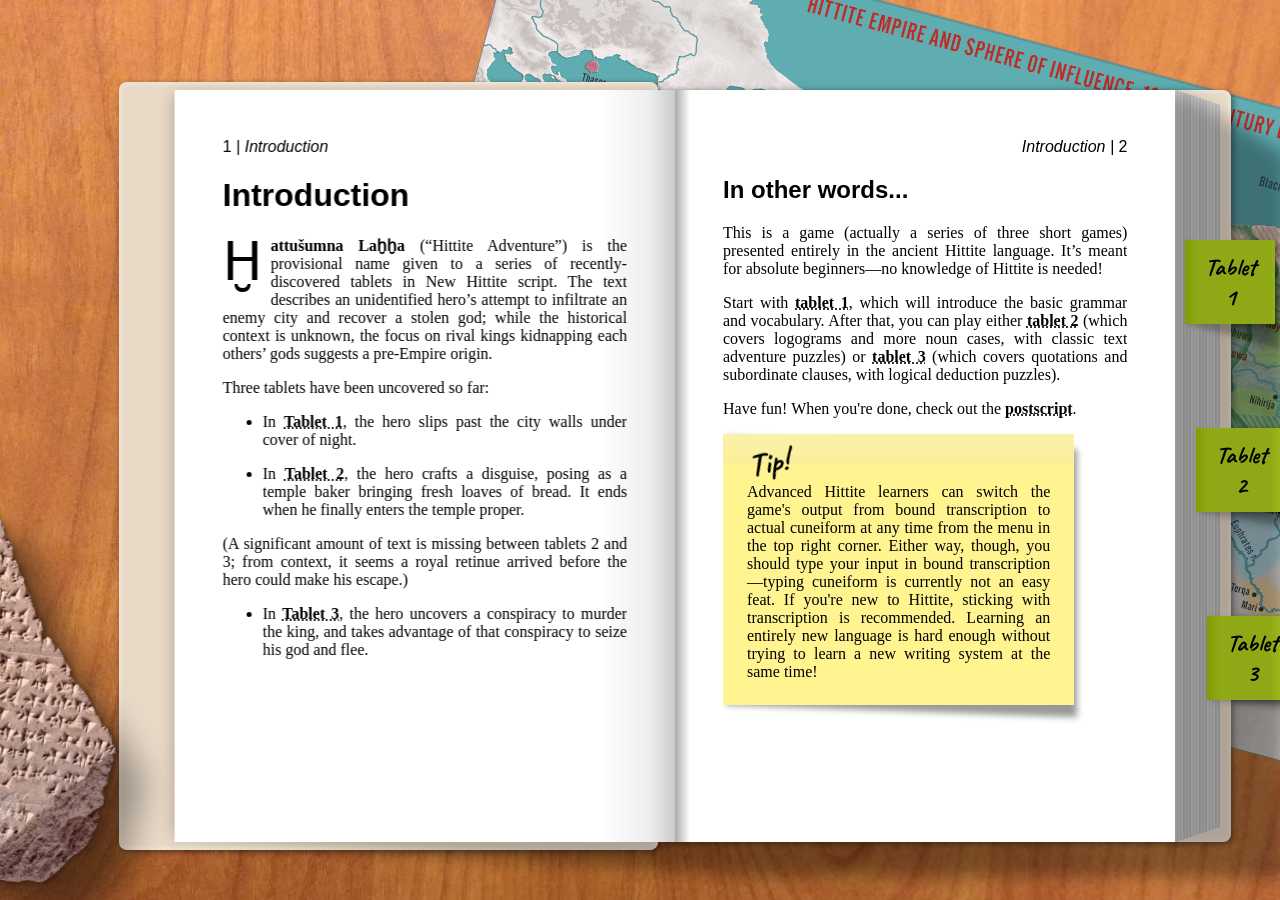
==== modweb/index.html @ fc799bf9 "really excessive homepage" ====
<html>
	<head>
		<meta charset="utf-8">
		<title>Ḫattušumna Laḫḫa</title>
		<link rel="stylesheet" type="text/css" href="resources/homepage.css" />
		<meta name="viewport" content="width=device-width, initial-scale=1">
	</head>
	<body>
		<div id="scroll-clip">
			<div id="map-small" class="popup-element" onClick="document.getElementById('map-large').classList.add('open')"></div>
			<div id="map-large" class="popup">
				<button class="popup-close" onClick="document.getElementById('map-large').classList.remove('open')">&times;</button>
				<div id="map-link-1"><a class="popup-link" href="https://www.worldhistory.org/image/16114/map-of-the-hittite-empire-16th-13th-century-bce/"></a></div>
				<div id="map-link-2"><a class="popup-link" href="https://www.worldhistory.org/image/16114/map-of-the-hittite-empire-16th-13th-century-bce/"></a></div>
			</div>
			
			<div id="book">
				<a id="tablet" href="https://en.wikipedia.org/wiki/Hittite_language"></a>
				<div id="book-back-left"></div>
				<svg viewBox="-10 -10 310 210">
					<defs>
						<filter id="polygon-blur" x="-50%" y="-50%" width="200%" height="200%" preserveAspectRatio="none">
							<feGaussianBlur stdDeviation="2" />
						</filter>
					</defs>
					<polygon
						points="0,0 260,0 285,15 285,200 150,200 0,190"
						fill="black"
						fill-opacity="0.25"
						filter="url(#polygon-blur)"
					/>
				</svg>
				<input type="radio" name="flip" id="select-left">
				<input type="radio" name="flip" id="select-right" checked>
				<div id="book-content">
					<div class="page book-left">
						<div id="book-copyright">
							<p>ḪATTUŠUMNA LAḪḪA: HITTITE ADVENTURE</p>
							<p>Copyright &copy; 2026 by Daniel M. Stelzer, Tim Leonard, and Daniel E. Gaskell</p>
							<p>Some rights reserved.</p>
							<p>First edition: September 2026</p>
							<p>Lead Implementor: Daniel M. Stelzer. Lead Translator: Tim Leonard. Art/Web Design: Daniel E. Gaskell. Dialog compiler and Å-machine originally by Linus Åkesson. Ishamai and Cartography Mono by Daniel M. Stelzer.</p>
							<p>Images: Hittite pendant (AO 9647) courtesy of 2012 Musée du Louvre/GrandPalaisRmn (non-commercial use). Treaty of Muwattalli II and Alakšandu (#108569) courtesy of the Trustees of the British Museum, <a href="https://creativecommons.org/licenses/by-nc-sa/4.0/deed.en">CC BY-NC-SA 4.0</a>. Map by Simeon Netchev, <a href="https://creativecommons.org/licenses/by-nc-nd/4.0/deed.en">CC BY-NC-ND 4.0</a>.</p>
						</div>
					</div>
					<div class="page book-right">
						<div class="page-content">
							<div class="header header-right"><i>Introduction |</i> 2</div>
							<h2>In other words...</h2>
							<p>This is a game (actually a series of three short games) presented entirely in the ancient Hittite language. It’s meant for absolute beginners—no knowledge of Hittite is needed!</p>
							<p>Start with <a href="tablet1.html">tablet 1</a>, which will introduce the basic grammar and vocabulary. After that, you can play either <a href="tablet2.html">tablet 2</a> (which covers logograms and more noun cases, with classic text adventure puzzles) or <a href="tablet3.html">tablet 3</a> (which covers quotations and subordinate clauses, with logical deduction puzzles).</p>
							<p>Have fun! When you're done, check out the <a href="postscript.html">postscript</a>.</p>
							<div id="sticky">
								<div id="sticky-title">Tip!</div>
								<p>Advanced Hittite learners can switch the game's output from bound transcription to actual cuneiform at any time from the menu in the top right corner. Either way, though, you should type your input in bound transcription—typing cuneiform is currently not an easy feat. If you're new to Hittite, sticking with transcription is recommended. Learning an entirely new language is hard enough without trying to learn a new writing system at the same time!</p>
							</div>
						</div>
					</div>
					<div class="flip">
						<label class="face book-right" for="select-right">
							<h1>ḪATTUŠUMNA LAḪḪA</h1>
							<p class="cuneiform">𒄩𒀜𒌅𒋗𒌝𒈾<br>𒆷𒄴𒄩</p>
							<p class="subtitle">An Annotated Edition</p>
							<p class="subtitle2">by</p>
							<p class="author">Daniel M. Stelzer</p>
							<p class="author">Tim Leonard</p>
							<p class="author">Daniel E. Gaskell</p>
						</label>
						<label class="face back book-left" for="select-left">
							<div class="page-content">
								<div class="header header-left">1<i> | Introduction</i></div>
								<h1>Introduction</h1>
								<p><span class="dropcap">Ḫ</span><b>attušumna Laḫḫa</b> (“Hittite Adventure”) is the provisional name given to a series of recently-discovered tablets in New Hittite script. The text describes an unidentified hero’s attempt to infiltrate an enemy city and recover a stolen god; while the historical context is unknown, the focus on rival kings kidnapping each others’ gods suggests a pre-Empire origin.</p>
								<p>Three tablets have been uncovered so far:</p>
								<ul>
									<li>In <a href="tablet1.html">Tablet 1</a>, the hero slips past the city walls under cover of night.</li>
									<li>In <a href="tablet2.html">Tablet 2</a>, the hero crafts a disguise, posing as a temple baker bringing fresh loaves of bread. It ends when he finally enters the temple proper.</li>
								</ul>
								<p>(A significant amount of text is missing between tablets 2 and 3; from context, it seems a royal retinue arrived before the hero could make his escape.)</p>
								<ul>
									<li>In <a href="tablet3.html">Tablet 3</a>, the hero uncovers a conspiracy to murder the king, and takes advantage of that conspiracy to seize his god and flee.</li>
								</ul>
							</div>
						</label>
					</div>
				</div>
				<div id="book-right-margin">
				</div>
				<a id="tablet1" class="panel" href="tablet1.html">Tablet 1</a>
				<a id="tablet2" class="panel" href="tablet2.html">Tablet 2</a>
				<a id="tablet3" class="panel" href="tablet3.html">Tablet 3</a>
			</div>
		</div>			
	</body>
</html>
---- modweb/resources/homepage.css ----
@font-face {
	font-family: Caveat;
	src: url("Caveat-Bold.woff");
}

@font-face {
	font-family: BethEllen;
	src: url("BethEllen-Regular.woff2");
}

@font-face{
	font-family: CuneiPublished;
	src: url("../ishamai/fonts/MittellinienNew.otf");
}

html, body {
	margin: 0;
	padding: 0;
	height: 100%;
	overflow-x: auto;
	overflow-y: hidden;
}

#scroll-clip {
	position: relative;
	width: max(100vw, 150vh);
	height: 100%;
	overflow: hidden;
	background-image: url("wood.jpg");
	background-repeat: no-repeat;
	background-size: cover;
}

.popup {
	display: none;
	position: absolute;
	margin: auto;
	left: 0;
	right: 0;
	top: 0;
	bottom: 0;
	border: 1px solid #888;
	box-shadow: 5px 5px 5px rgba(0, 0, 0, 0.5);
	z-index: 5;
}

.open {
	display: block;
}

.popup-close {
	position: absolute;
	top: 5px;
	right: 5px;
	width: 1.2em;
	height: 1.2em;
	border: 1px solid rgba(0, 0, 0, 0.5);
	background-color: rgba(255, 255, 255, 0.5);
	font-size: 1.5em;
	text-align: center;
	vertical-align: middle;
	cursor: pointer;
}

.popup-close:hover {
	background-color: rgba(255, 255, 255, 0.75);
}

#map-small {
	position: absolute;
	right: -15vw;
	top: 3vw;
	height: 70%;
	aspect-ratio: 1920 / 1080;
	background-image: url("map.png");
	background-size: 100% 100%;
	transform: rotate(15deg);
	border: 1px solid #888;
}

.popup-element:hover {
	box-shadow: inset 0 0 15px 5px rgba(255, 255, 255, 0.5);
	cursor: pointer;
}

#map-large {
	max-width: 90vw;
	max-height: 90vh;
	width: auto;
	height: auto;
	aspect-ratio: 1920 / 1080;
	background-image: url("map.png");
	background-size: 100% 100%;
}

#map-link-1 {
	position: absolute;
	left: 0px;
	top: 0px;
	width: 16%;
	aspect-ratio: 3.2 / 1;
	cursor: pointer;
}

#map-link-1:hover {
	background-color: rgba(255, 255, 255, 0.25);
}

#map-link-2 {
	position: absolute;
	right: 0px;
	bottom: 0px;
	width: 12%;
	aspect-ratio: 4 / 1;
	cursor: pointer;
}

#map-link-2:hover {
	background-color: rgba(255, 255, 255, 0.25);
}

.popup-link {
    display: block;
    position: relative;
    width: 100%;
    height: 100%;
}

#tablet {
	background-image: url("tablet.png");
	background-size: 100% 100%;
	position: absolute;
	left: -26%;
	bottom: -5%;
	height: 50%;
	aspect-ratio: 375 / 480;
	transform: rotate(5deg);
	filter: drop-shadow(2em 2em 1em rgba(0, 0, 0, 0.35));
	z-index: 5;
	cursor: pointer;
}

#tablet::after {
	content: "";
	position: absolute;
	width: 100%;
	height: 100%;
	background-image: url("tablet_hover.png");
	background-size: 100% 100%;
	pointer-events: none;
	opacity: 0;
}

#tablet:hover::after {
	opacity: 0.5;
}

#book {
	position: absolute;
	top: 10%;
	left: 0;
	right: 0;
	margin-left: auto;
	margin-right: auto;
	height: 80%;
	aspect-ratio: 3 / 2;
	background-color: #e9dac8;
	padding: 1em;
	border-radius: 0.5em;
	box-shadow: inset 0 0 3px 3px rgba(255, 255, 255, 0.25);
	filter: drop-shadow(2px 2px 3px rgba(0, 0, 0, 0.5));
}

#book > svg {
	position: absolute;
	top: -4em;
	width: calc(100% + 6em);
	height: calc(100% + 8em);
	overflow: visible;
	pointer-events: none;
	z-index: 1;
}

#book-right-margin {
	position: absolute;
	top: 0%;
	right: 1%;
	width: 4%;
	height: 100%;
	background: #CCC repeating-linear-gradient(to right, #CCC 0, #CCC 0.1em, #BBB 0.1em, #BBB 0.2em);
	clip-path: polygon(
		0% 0%,
		100% 2%,
		100% 98%,
		0% 100%
	);
}

#book-back-left {
	position: absolute;
	top: -0.5em;
	left: 0%;
	height: 100%;
	width: 47%;
	background-color: #e9dac8;
	padding: 0.5em;
	border-radius: 0.5em;
	box-shadow: inset 0 0 3px 3px rgba(255, 255, 255, 0.25);
}

.panel {
	position: absolute;
	display: block;
	text-decoration: none;
	color: black;
	width: 6%;
	text-align: center;
	background: linear-gradient(90deg, rgba(171, 210, 0, 1) 0%, rgba(191, 225, 29, 1) 0.5em, rgba(191, 225, 29, 1) 100%);
    transform-style: preserve-3d;
	padding: 0.5em;
	font-family: Caveat;
	font-size: 1.5em;
}

.panel:hover {
	box-shadow: inset 0 0 5px 5px rgba(255, 255, 255, 0.75);
	color: #A50;
	cursor: pointer;
}

#tablet1 {
	top: 20%;
	right: -4%;
}
#tablet1::after {
    content: "";
    position: absolute;
	top: 3px;
    left: 3px;
    right: -3px;
    bottom: 0px;
    background: rgba(0, 0, 0, 0.25);
    transform: skew(0deg, 15deg) translateZ(-1px);
    transform-origin: left top;
	filter: blur(3px);
	z-index: 0;
}

#tablet2 {
	top: 45%;
	right: -5%;
}
#tablet2::after {
    content: "";
    position: absolute;
	top: 3px;
    left: 3px;
    right: -3px;
    bottom: 0px;
    background: rgba(0, 0, 0, 0.25);
    transform: skew(0deg, 10deg) translateZ(-1px);
    transform-origin: left top;
	filter: blur(3px);
	z-index: 0;
}

#tablet3 {
	top: 70%;
	right: -6%;
}
#tablet3::after {
    content: "";
    position: absolute;
	top: 3px;
    left: 3px;
    right: -3px;
    bottom: 0px;
    background: rgba(0, 0, 0, 0.25);
    transform: skew(0deg, 5deg) translateZ(-1px);
    transform-origin: left top;
	filter: blur(3px);
	z-index: 0;
}

#paper {
	position: absolute;
	z-index: 3;
	width: 45%;
	height: 42%;
	top: 57%;
	right: 3%;
	line-height: 1.2em;
	font-family: Caveat;
	font-size: 1.3em;
	border: 1px solid #DDD;
	filter: drop-shadow(3px 3px 3px rgba(0, 0, 0, 0.25));
}

#paper::before {
	content: "";
	position: absolute;
	inset: 0;
	z-index: 4;
	box-sizing: border-box;
	background: white repeating-linear-gradient(to bottom, white 0, white 1.1em, #CEF 1.1em, #CEF 1.2em);
	mask-image:
		radial-gradient(circle at 1em 2em, transparent 0.5em, black 0.52em),
		radial-gradient(circle at 1em 50.2%, transparent 0.5em, black 0.52em),
		radial-gradient(circle at 1em calc(100% - 1.8em), transparent 0.5em, black 0.52em);
	mask-composite: intersect;
}

#paper-tape {
	content: "";
	position: absolute;
	display: block;
	background-image: url("tape.png");
	background-size: 100% 100%;
	width: 5em;
	height: 1.6em;
	top: -0.75em;
	left: calc(50% - 4em);
	z-index: 5;
}

#paper-inner {
	position: relative;
	width: calc(100% - 3em);
	height: calc(100% - 0.4em);
	z-index: 5;
	padding: 0.2em;
	padding-left: 0.75em;
	padding-right: 0.75em;
	border-left: 0.2em solid rgba(255, 128, 128, 0.5);
	margin-left: 2em;
	background: transparent;
	overflow-y: scroll;
	overflow-x: hidden;
	scrollbar-color: rgba(255, 255, 255, 0) rgba(255, 255, 255, 0);
}

#paper p {
	position: relative;
	z-index: 5;
	margin-bottom: 1.2em;
}

#sticky {
    width: 75%;
    padding: 1.5em;
    padding-bottom: 0.5em;
    background: #F8EE99;
    background: linear-gradient(180deg,rgba(250, 242, 170, 1) 0%, rgba(250, 239, 152, 1) 30px, rgba(255, 244, 143, 1) 30px, rgba(255, 244, 143, 1) 100%);
    transform-style: preserve-3d;
}

#sticky::after {
    content: "";
    position: absolute;
	top: 3px;
    left: 3px;
    right: -3px;
    bottom: 0px;
    background: rgba(0, 0, 0, 0.4);
    transform: skew(0deg, 2deg) translateZ(-1px);
    transform-origin: left top;
	filter: blur(3px);
	z-index: 0;
}

#sticky-title {
	font-family: Caveat;
	font-size: 2em;
	transform: rotate(-10deg);
	margin-top: -1.2em;
	padding-bottom: 0.2em;
}

/* Page-flipping witchcraft */
input {
	display: none;
}

#select-right:checked ~ #book-content .flip {
	transform: rotateY(-180deg);
}

#book-content {
	display: flex;
	position: absolute;
	width: 90%;
	height: 100%;
	top: 0em;
	right: 5%;
	perspective: 150em;
	z-index: 5;
	font-family: Georgia, serif;
}

.page {
	width: 50%;
	height: 100%;
	background: white;
}

.flip {
	position: absolute;
	width: 50%;
	height: 100%;
	right: 0em;
	transform-origin: left;
	transform-style: preserve-3d;
	transition: transform 1.5s;
}

.face {
	position: absolute;
	display: block;
	width: 100%;
	height: 100%;
	backface-visibility: hidden;
	background: white;
}

.back {
	transform: rotateY(180deg);
}

.book-left {
	background: white linear-gradient(90deg, #FFF 0%, #FFF 85%, #EEE 95%, #CCC 100%);
	padding: 3em;
	padding-bottom: 1em;
	width: calc(100% - 6em);
	height: calc(100% - 4em);
}

.book-right {
	background: white linear-gradient(90deg, #AAA 0%, #FFF 3%, #FFF 100%);
	padding: 3em;
	padding-bottom: 1em;
	width: calc(100% - 6em);
	height: calc(100% - 4em);
}

.header {
	font-family: Helvetica, Arial, sans-serif;
}

.header-right {
	text-align: right;
}

h1, h2 {
	font-family: Helvetica, Arial, sans-serif;
}

.face.book-right, .bleed-left {
	text-align: center;
}

.face.book-right h1, .bleed-left h1 {
	margin-top: 20%;
	margin-left: 1em;
	margin-right: 1em;
	padding-bottom: 1em;
	border-bottom: 0.2em solid black;
}

.cuneiform {
	margin-top: 1em;
	font-family: CuneiPublished;
	font-size: 2em;
}

.subtitle {
	margin-top: 33%;
	margin-bottom: 0.8em;
	font-size: 1.6em;
}

.subtitle2 {
	font-size: 1.2em;
}

.author {
	font-size: 1.3em;
	margin: 0px;
	line-height: 1.5em;
}

#book-copyright {
    position: absolute;
    height: auto;
    width: calc(50% - 8em);
    bottom: 5%;
    left: 0em;
    padding-left: 4em;
    padding-right: 4em;
    text-align: center;
    font-family: Georgia, serif;
    font-size: 0.8em;
}

.page-content {
	text-align: justify;
	hyphens: auto;
	height: 100%;
	overflow-y: scroll;
	scrollbar-color: rgba(255, 255, 255, 0) rgba(255, 255, 255, 0);
}

#book-content a {
	color: black;
	font-weight: bold;
	text-decoration: underline;
	text-decoration-style: dotted;
}

#book-content a:hover {
	color: #444;
}

.dropcap {
	font-size: 3.3em;
	float: left;
	margin-top: -0.1em;
	padding-right: 0.15em;
}

.page-content li {
	margin-bottom: 1em;
}
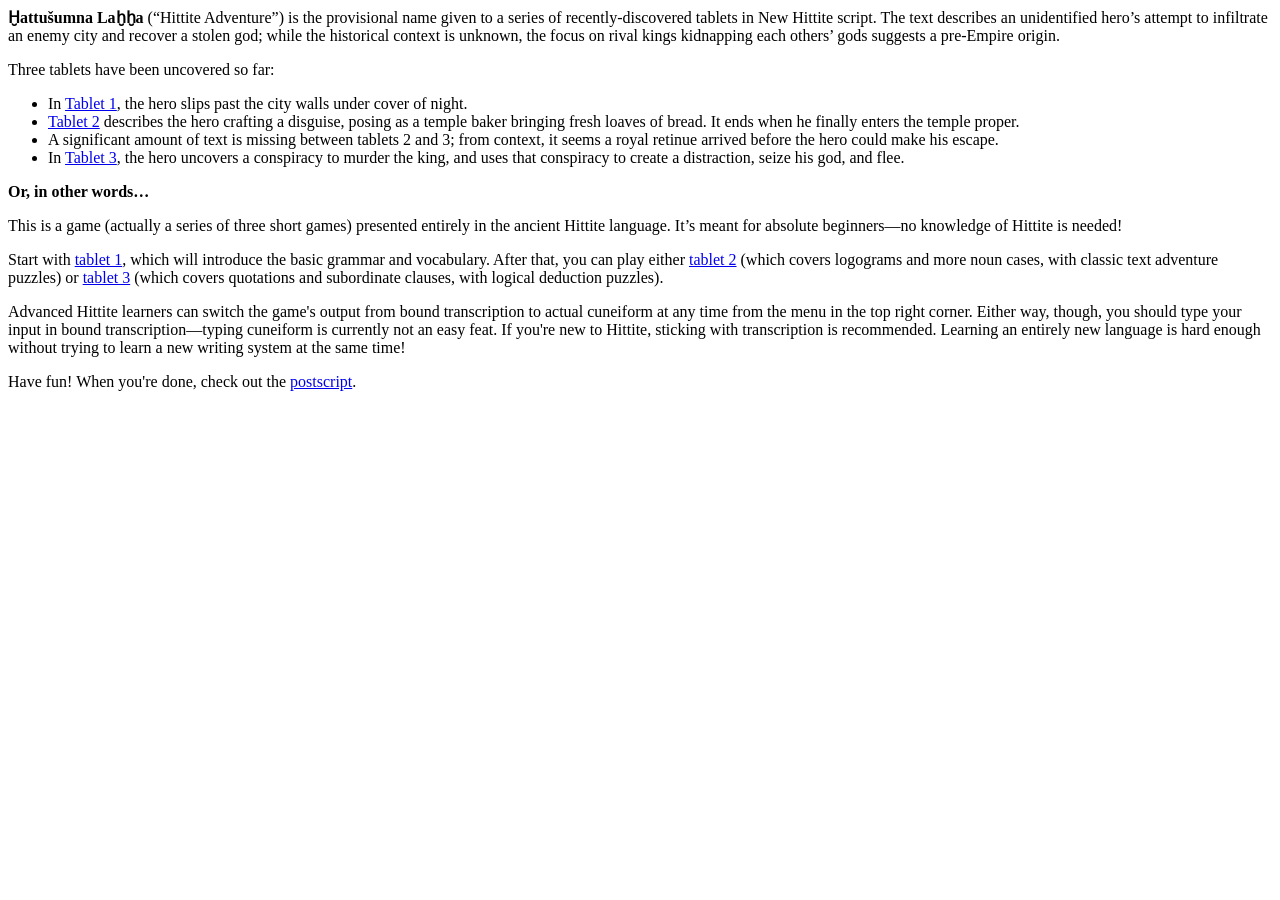
==== commit 9410c2f9: "many bugs fixed" ====
--- a/modweb/index.html
+++ b/modweb/index.html
@@ -2,94 +2,20 @@
 	<head>
 		<meta charset="utf-8">
 		<title>Ḫattušumna Laḫḫa</title>
-		<link rel="stylesheet" type="text/css" href="resources/homepage.css" />
-		<meta name="viewport" content="width=device-width, initial-scale=1">
 	</head>
 	<body>
-		<div id="scroll-clip">
-			<div id="map-small" class="popup-element" onClick="document.getElementById('map-large').classList.add('open')"></div>
-			<div id="map-large" class="popup">
-				<button class="popup-close" onClick="document.getElementById('map-large').classList.remove('open')">&times;</button>
-				<div id="map-link-1"><a class="popup-link" href="https://www.worldhistory.org/image/16114/map-of-the-hittite-empire-16th-13th-century-bce/"></a></div>
-				<div id="map-link-2"><a class="popup-link" href="https://www.worldhistory.org/image/16114/map-of-the-hittite-empire-16th-13th-century-bce/"></a></div>
-			</div>
-			
-			<div id="book">
-				<a id="tablet" href="https://en.wikipedia.org/wiki/Hittite_language"></a>
-				<div id="book-back-left"></div>
-				<svg viewBox="-10 -10 310 210">
-					<defs>
-						<filter id="polygon-blur" x="-50%" y="-50%" width="200%" height="200%" preserveAspectRatio="none">
-							<feGaussianBlur stdDeviation="2" />
-						</filter>
-					</defs>
-					<polygon
-						points="0,0 260,0 285,15 285,200 150,200 0,190"
-						fill="black"
-						fill-opacity="0.25"
-						filter="url(#polygon-blur)"
-					/>
-				</svg>
-				<input type="radio" name="flip" id="select-left">
-				<input type="radio" name="flip" id="select-right" checked>
-				<div id="book-content">
-					<div class="page book-left">
-						<div id="book-copyright">
-							<p>ḪATTUŠUMNA LAḪḪA: HITTITE ADVENTURE</p>
-							<p>Copyright &copy; 2026 by Daniel M. Stelzer, Tim Leonard, and Daniel E. Gaskell</p>
-							<p>Some rights reserved.</p>
-							<p>First edition: September 2026</p>
-							<p>Lead Implementor: Daniel M. Stelzer. Lead Translator: Tim Leonard. Art/Web Design: Daniel E. Gaskell. Dialog compiler and Å-machine originally by Linus Åkesson. Ishamai and Cartography Mono by Daniel M. Stelzer.</p>
-							<p>Images: Hittite pendant (AO 9647) courtesy of 2012 Musée du Louvre/GrandPalaisRmn (non-commercial use). Treaty of Muwattalli II and Alakšandu (#108569) courtesy of the Trustees of the British Museum, <a href="https://creativecommons.org/licenses/by-nc-sa/4.0/deed.en">CC BY-NC-SA 4.0</a>. Map by Simeon Netchev, <a href="https://creativecommons.org/licenses/by-nc-nd/4.0/deed.en">CC BY-NC-ND 4.0</a>.</p>
-						</div>
-					</div>
-					<div class="page book-right">
-						<div class="page-content">
-							<div class="header header-right"><i>Introduction |</i> 2</div>
-							<h2>In other words...</h2>
-							<p>This is a game (actually a series of three short games) presented entirely in the ancient Hittite language. It’s meant for absolute beginners—no knowledge of Hittite is needed!</p>
-							<p>Start with <a href="tablet1.html">tablet 1</a>, which will introduce the basic grammar and vocabulary. After that, you can play either <a href="tablet2.html">tablet 2</a> (which covers logograms and more noun cases, with classic text adventure puzzles) or <a href="tablet3.html">tablet 3</a> (which covers quotations and subordinate clauses, with logical deduction puzzles).</p>
-							<p>Have fun! When you're done, check out the <a href="postscript.html">postscript</a>.</p>
-							<div id="sticky">
-								<div id="sticky-title">Tip!</div>
-								<p>Advanced Hittite learners can switch the game's output from bound transcription to actual cuneiform at any time from the menu in the top right corner. Either way, though, you should type your input in bound transcription—typing cuneiform is currently not an easy feat. If you're new to Hittite, sticking with transcription is recommended. Learning an entirely new language is hard enough without trying to learn a new writing system at the same time!</p>
-							</div>
-						</div>
-					</div>
-					<div class="flip">
-						<label class="face book-right" for="select-right">
-							<h1>ḪATTUŠUMNA LAḪḪA</h1>
-							<p class="cuneiform">𒄩𒀜𒌅𒋗𒌝𒈾<br>𒆷𒄴𒄩</p>
-							<p class="subtitle">An Annotated Edition</p>
-							<p class="subtitle2">by</p>
-							<p class="author">Daniel M. Stelzer</p>
-							<p class="author">Tim Leonard</p>
-							<p class="author">Daniel E. Gaskell</p>
-						</label>
-						<label class="face back book-left" for="select-left">
-							<div class="page-content">
-								<div class="header header-left">1<i> | Introduction</i></div>
-								<h1>Introduction</h1>
-								<p><span class="dropcap">Ḫ</span><b>attušumna Laḫḫa</b> (“Hittite Adventure”) is the provisional name given to a series of recently-discovered tablets in New Hittite script. The text describes an unidentified hero’s attempt to infiltrate an enemy city and recover a stolen god; while the historical context is unknown, the focus on rival kings kidnapping each others’ gods suggests a pre-Empire origin.</p>
-								<p>Three tablets have been uncovered so far:</p>
-								<ul>
-									<li>In <a href="tablet1.html">Tablet 1</a>, the hero slips past the city walls under cover of night.</li>
-									<li>In <a href="tablet2.html">Tablet 2</a>, the hero crafts a disguise, posing as a temple baker bringing fresh loaves of bread. It ends when he finally enters the temple proper.</li>
-								</ul>
-								<p>(A significant amount of text is missing between tablets 2 and 3; from context, it seems a royal retinue arrived before the hero could make his escape.)</p>
-								<ul>
-									<li>In <a href="tablet3.html">Tablet 3</a>, the hero uncovers a conspiracy to murder the king, and takes advantage of that conspiracy to seize his god and flee.</li>
-								</ul>
-							</div>
-						</label>
-					</div>
-				</div>
-				<div id="book-right-margin">
-				</div>
-				<a id="tablet1" class="panel" href="tablet1.html">Tablet 1</a>
-				<a id="tablet2" class="panel" href="tablet2.html">Tablet 2</a>
-				<a id="tablet3" class="panel" href="tablet3.html">Tablet 3</a>
-			</div>
-		</div>			
+		<p><b>Ḫattušumna Laḫḫa</b> (“Hittite Adventure”) is the provisional name given to a series of recently-discovered tablets in New Hittite script. The text describes an unidentified hero’s attempt to infiltrate an enemy city and recover a stolen god; while the historical context is unknown, the focus on rival kings kidnapping each others’ gods suggests a pre-Empire origin.</p>
+		<p>Three tablets have been uncovered so far:</p>
+		<ul>
+			<li>In <a href="tablet1.html">Tablet 1</a>, the hero slips past the city walls under cover of night.</li>
+			<li><a href="tablet2.html">Tablet 2</a> describes the hero crafting a disguise, posing as a temple baker bringing fresh loaves of bread. It ends when he finally enters the temple proper.</li>
+			<li>A significant amount of text is missing between tablets 2 and 3; from context, it seems a royal retinue arrived before the hero could make his escape.</li>
+			<li>In <a href="tablet3.html">Tablet 3</a>, the hero uncovers a conspiracy to murder the king, and uses that conspiracy to create a distraction, seize his god, and flee.</li>
+		</ul>
+		<b>Or, in other words…</b>
+		<p>This is a game (actually a series of three short games) presented entirely in the ancient Hittite language. It’s meant for absolute beginners—no knowledge of Hittite is needed!</p>
+		<p>Start with <a href="tablet1.html">tablet 1</a>, which will introduce the basic grammar and vocabulary. After that, you can play either <a href="tablet2.html">tablet 2</a> (which covers logograms and more noun cases, with classic text adventure puzzles) or <a href="tablet3.html">tablet 3</a> (which covers quotations and subordinate clauses, with logical deduction puzzles).</p>
+		<p>Advanced Hittite learners can switch the game's output from bound transcription to actual cuneiform at any time from the menu in the top right corner. Either way, though, you should type your input in bound transcription—typing cuneiform is currently not an easy feat. If you're new to Hittite, sticking with transcription is recommended. Learning an entirely new language is hard enough without trying to learn a new writing system at the same time!</p>
+		<p>Have fun! When you're done, check out the <a href="postscript.html">postscript</a>.</p>
 	</body>
 </html>
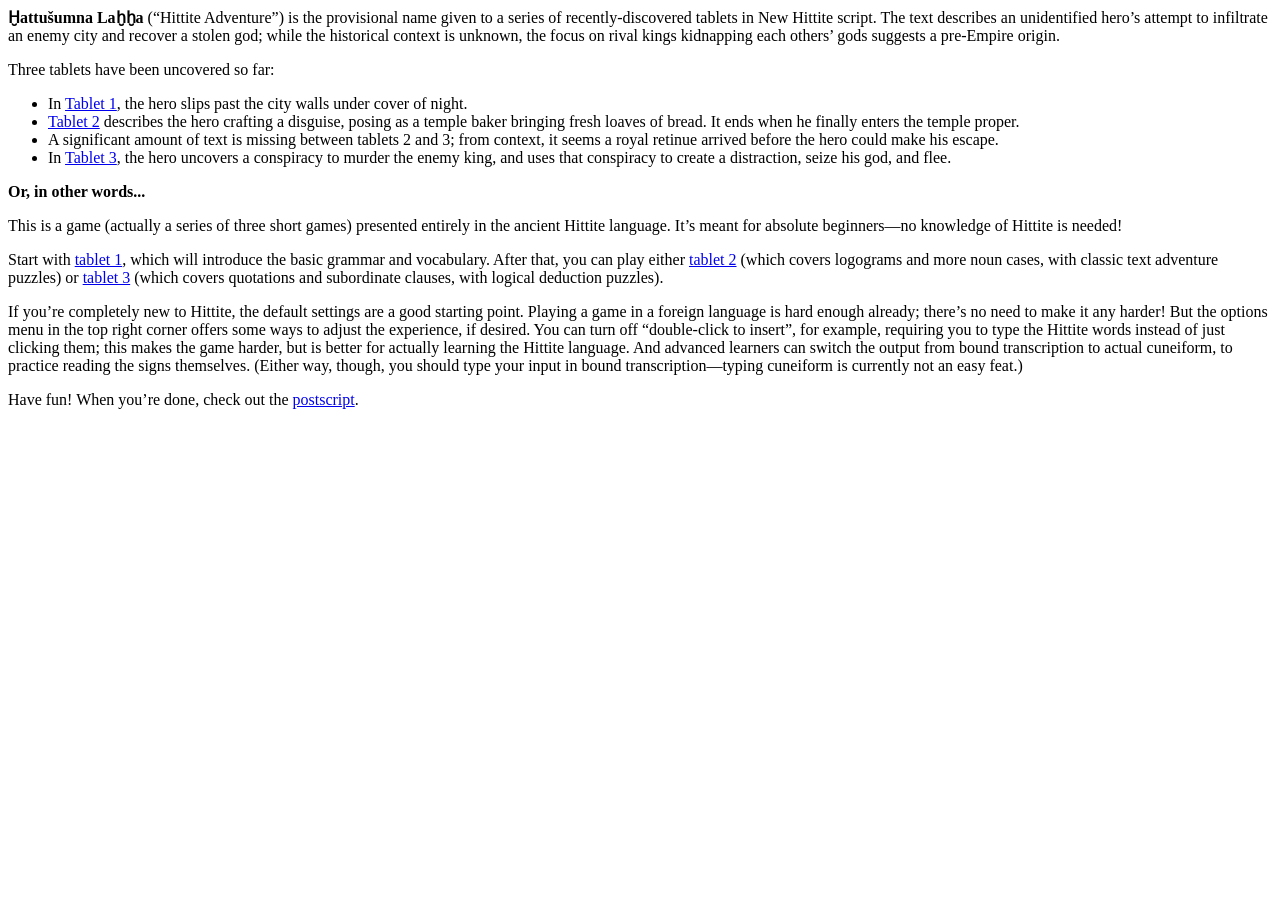
==== commit d6bc7454: "explain difficulty levels on the main screen" ====
--- a/modweb/index.html
+++ b/modweb/index.html
@@ -10,12 +10,12 @@
 			<li>In <a href="tablet1.html">Tablet 1</a>, the hero slips past the city walls under cover of night.</li>
 			<li><a href="tablet2.html">Tablet 2</a> describes the hero crafting a disguise, posing as a temple baker bringing fresh loaves of bread. It ends when he finally enters the temple proper.</li>
 			<li>A significant amount of text is missing between tablets 2 and 3; from context, it seems a royal retinue arrived before the hero could make his escape.</li>
-			<li>In <a href="tablet3.html">Tablet 3</a>, the hero uncovers a conspiracy to murder the king, and uses that conspiracy to create a distraction, seize his god, and flee.</li>
+			<li>In <a href="tablet3.html">Tablet 3</a>, the hero uncovers a conspiracy to murder the enemy king, and uses that conspiracy to create a distraction, seize his god, and flee.</li>
 		</ul>
-		<b>Or, in other words…</b>
+		<b>Or, in other words...</b>
 		<p>This is a game (actually a series of three short games) presented entirely in the ancient Hittite language. It’s meant for absolute beginners—no knowledge of Hittite is needed!</p>
 		<p>Start with <a href="tablet1.html">tablet 1</a>, which will introduce the basic grammar and vocabulary. After that, you can play either <a href="tablet2.html">tablet 2</a> (which covers logograms and more noun cases, with classic text adventure puzzles) or <a href="tablet3.html">tablet 3</a> (which covers quotations and subordinate clauses, with logical deduction puzzles).</p>
-		<p>Advanced Hittite learners can switch the game's output from bound transcription to actual cuneiform at any time from the menu in the top right corner. Either way, though, you should type your input in bound transcription—typing cuneiform is currently not an easy feat. If you're new to Hittite, sticking with transcription is recommended. Learning an entirely new language is hard enough without trying to learn a new writing system at the same time!</p>
-		<p>Have fun! When you're done, check out the <a href="postscript.html">postscript</a>.</p>
+		<p>If you’re completely new to Hittite, the default settings are a good starting point. Playing a game in a foreign language is hard enough already; there’s no need to make it any harder! But the options menu in the top right corner offers some ways to adjust the experience, if desired. You can turn off “double-click to insert”, for example, requiring you to type the Hittite words instead of just clicking them; this makes the game harder, but is better for actually learning the Hittite language. And advanced learners can switch the output from bound transcription to actual cuneiform, to practice reading the signs themselves. (Either way, though, you should type your input in bound transcription—typing cuneiform is currently not an easy feat.)</p>
+		<p>Have fun! When you’re done, check out the <a href="postscript.html">postscript</a>.</p>
 	</body>
 </html>
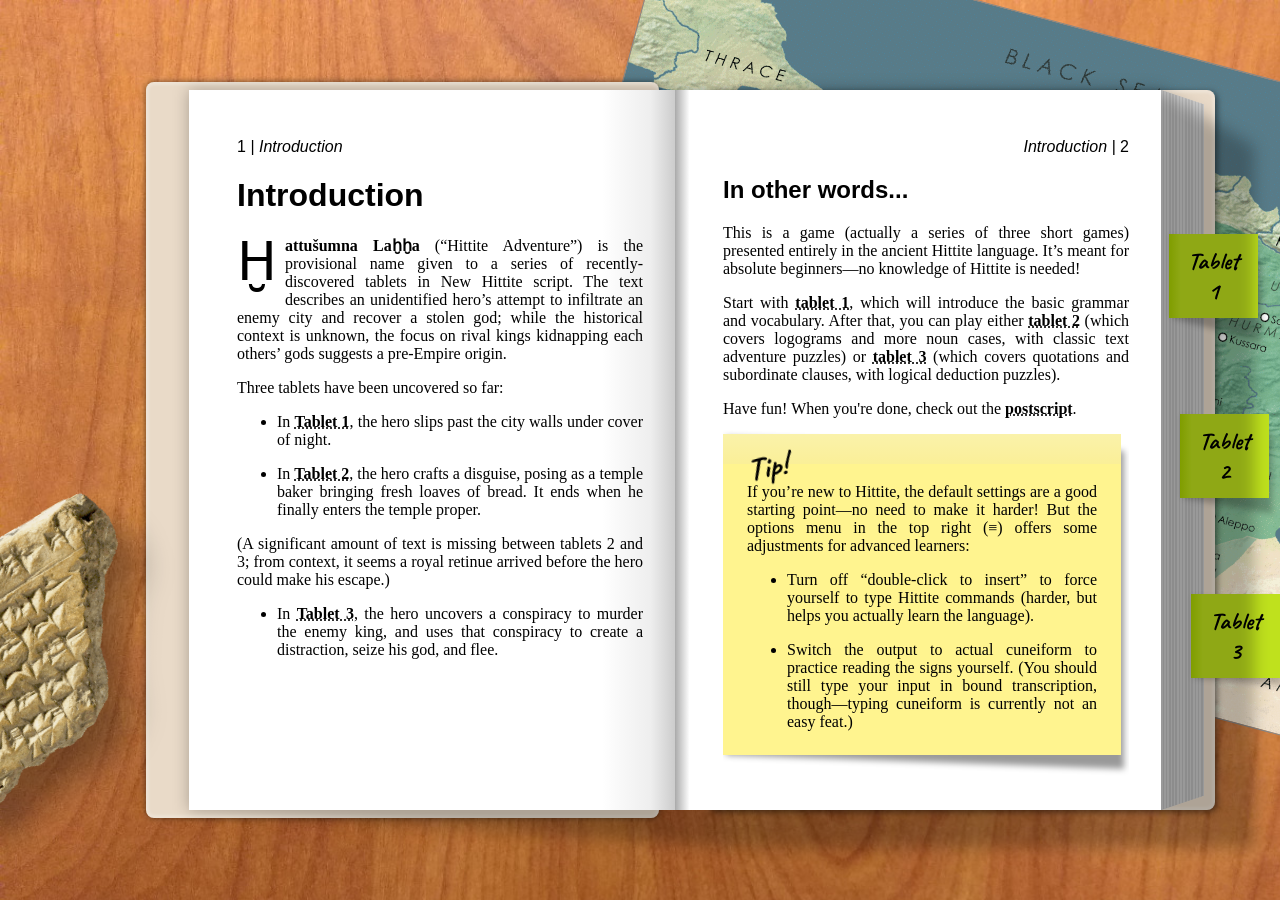
==== commit b72917e5: "replaced -NC assets, postscript, scaling tweaks" ====
--- a/modweb/index.html
+++ b/modweb/index.html
@@ -2,20 +2,123 @@
 	<head>
 		<meta charset="utf-8">
 		<title>Ḫattušumna Laḫḫa</title>
+		<link rel="stylesheet" type="text/css" href="resources/homepage.css" />
+		<meta name="viewport" content="width=device-width, initial-scale=1">
 	</head>
 	<body>
-		<p><b>Ḫattušumna Laḫḫa</b> (“Hittite Adventure”) is the provisional name given to a series of recently-discovered tablets in New Hittite script. The text describes an unidentified hero’s attempt to infiltrate an enemy city and recover a stolen god; while the historical context is unknown, the focus on rival kings kidnapping each others’ gods suggests a pre-Empire origin.</p>
-		<p>Three tablets have been uncovered so far:</p>
-		<ul>
-			<li>In <a href="tablet1.html">Tablet 1</a>, the hero slips past the city walls under cover of night.</li>
-			<li><a href="tablet2.html">Tablet 2</a> describes the hero crafting a disguise, posing as a temple baker bringing fresh loaves of bread. It ends when he finally enters the temple proper.</li>
-			<li>A significant amount of text is missing between tablets 2 and 3; from context, it seems a royal retinue arrived before the hero could make his escape.</li>
-			<li>In <a href="tablet3.html">Tablet 3</a>, the hero uncovers a conspiracy to murder the enemy king, and uses that conspiracy to create a distraction, seize his god, and flee.</li>
-		</ul>
-		<b>Or, in other words...</b>
-		<p>This is a game (actually a series of three short games) presented entirely in the ancient Hittite language. It’s meant for absolute beginners—no knowledge of Hittite is needed!</p>
-		<p>Start with <a href="tablet1.html">tablet 1</a>, which will introduce the basic grammar and vocabulary. After that, you can play either <a href="tablet2.html">tablet 2</a> (which covers logograms and more noun cases, with classic text adventure puzzles) or <a href="tablet3.html">tablet 3</a> (which covers quotations and subordinate clauses, with logical deduction puzzles).</p>
-		<p>If you’re completely new to Hittite, the default settings are a good starting point. Playing a game in a foreign language is hard enough already; there’s no need to make it any harder! But the options menu in the top right corner offers some ways to adjust the experience, if desired. You can turn off “double-click to insert”, for example, requiring you to type the Hittite words instead of just clicking them; this makes the game harder, but is better for actually learning the Hittite language. And advanced learners can switch the output from bound transcription to actual cuneiform, to practice reading the signs themselves. (Either way, though, you should type your input in bound transcription—typing cuneiform is currently not an easy feat.)</p>
-		<p>Have fun! When you’re done, check out the <a href="postscript.html">postscript</a>.</p>
+		<div id="scroll-clip">
+			<div id="map-small" class="popup-element" onClick="document.getElementById('map-large').classList.add('open')"></div>
+			<div id="map-large" class="popup">
+				<button class="popup-close" onClick="document.getElementById('map-large').classList.remove('open')">&times;</button>
+			</div>
+			
+			<div id="postscript" class="popup">
+				<button class="popup-close" onClick="document.getElementById('postscript').classList.remove('open')">&times;</button>
+				<div id="postscript-inner">
+					<p>Congratulations on finishing the game!</p>
+					<p>Have you learned the Hittite names for the compass directions? (Try looking at a nearby room.) These were only discovered in 2023! (Kreitzscheck, "The Hittite words for North, East, South, and West")</p>
+					<p>There are two ways to deal with the baker in tablet 2, one violent, one non-violent. Both of them involve the door bolt from tablet 1.</p>
+					<p>The puzzle on tablet 3 is randomly generated every time you restart the game, with over ten thousand possibilities.</p>
+					<p>Hittite has a very simple noun gender system: all nouns are either "common" or "neuter". This game doesn't put much focus on it, but the nouns that look the same in the nominative and accusative are neuter, and the ones that don't are common. (Neuter nouns in Hittite actually don't have a nominative or accusative at all, just a merged case called the "absolutive".)</p>
+				</div>
+			</div>
+			
+			<div id="book">
+				<div id="mug"></div>
+				<div id="steam">
+				  <span class="steam0 steamfilled"></span>
+				  <span class="steam1"></span>
+				  <span class="steam2 steamsquare"></span>
+				  <span class="steam3 steamfilled"></span>
+				  <span class="steam4"></span>
+				  <span class="steam5 steamsquare"></span>
+				  <span class="steam6 steamfilled"></span>
+				  <span class="steam7"></span>
+				  <span class="steam8 steamsquare"></span>
+				  <span class="steam9"></span>
+				</div>
+				
+				<a id="tablet" href="https://en.wikipedia.org/wiki/Hittite_language"></a>
+				
+				<div id="book-back-left"></div>
+				<div id="book-back-right"></div>
+				<svg viewBox="-10 -10 310 210">
+					<defs>
+						<filter id="polygon-blur" x="-50%" y="-50%" width="200%" height="200%" preserveAspectRatio="none">
+							<feGaussianBlur stdDeviation="2" />
+						</filter>
+					</defs>
+					<polygon
+						points="4,0 260,0 285,15 285,200 150,200 4,190"
+						fill="black"
+						fill-opacity="0.25"
+						filter="url(#polygon-blur)"
+					/>
+				</svg>
+				<input type="radio" name="flip" id="select-left">
+				<input type="radio" name="flip" id="select-right" checked>
+				<div id="book-content">
+					<div class="page book-left">
+						<div id="book-copyright">
+							<p>ḪATTUŠUMNA LAḪḪA: HITTITE ADVENTURE</p>
+							<p>Copyright &copy; 2026 by Daniel M. Stelzer, Tim Leonard, and Daniel E. Gaskell</p>
+							<p>Some rights reserved. Text and code are written by hand and released under the <a href="https://creativecommons.org/licenses/by/4.0/deed.en">CC BY 4.0</a> and <a href="https://opensource.org/license/mit">MIT</a> licenses.</p>
+							<p>First edition: September 2026</p>
+							<p>Lead Implementor: Daniel M. Stelzer. Lead Translator: Tim Leonard. Art/Web Design: Daniel E. Gaskell. Dialog compiler and Å-machine originally by Linus Åkesson. Ishamai and Cartography Mono by Daniel M. Stelzer.</p>
+							<p>Images: Hittite pendant (AO 9647) and tablet (AO 7728) &copy; Musée du Louvre / GrandPalaisRmn. Map by Ennomus, <a href="https://creativecommons.org/licenses/by-sa/4.0/deed.en">CC BY-SA 4.0</a>.</p>
+						</div>
+					</div>
+					<div class="page book-right">
+						<div class="page-content">
+							<div class="header header-right"><i>Introduction |</i> 2</div>
+							<h2>In other words...</h2>
+							<p>This is a game (actually a series of three short games) presented entirely in the ancient Hittite language. It’s meant for absolute beginners—no knowledge of Hittite is needed!</p>
+							<p>Start with <a href="tablet1.html">tablet 1</a>, which will introduce the basic grammar and vocabulary. After that, you can play either <a href="tablet2.html">tablet 2</a> (which covers logograms and more noun cases, with classic text adventure puzzles) or <a href="tablet3.html">tablet 3</a> (which covers quotations and subordinate clauses, with logical deduction puzzles).</p>
+							<p>Have fun! When you're done, check out the <a href="javascript:document.getElementById('postscript').classList.add('open')">postscript</a>.</p>
+							<div id="sticky">
+								<div id="sticky-title">Tip!</div>
+								<p>If you’re new to Hittite, the default settings are a good starting point—no need to make it harder! But the options menu in the top right (≡) offers some adjustments for advanced learners:</p>
+								<ul>
+									<li>Turn off “double-click to insert” to force yourself to type Hittite commands (harder, but helps you actually learn the language).</li>
+									<li>Switch the output to actual cuneiform to practice reading the signs yourself. (You should still type your input in bound transcription, though—typing cuneiform is currently not an easy feat.)</li>
+								</ul>
+							</div>
+						</div>
+					</div>
+					<div class="flip">
+						<label class="face book-right" for="select-right">
+							<h1>ḪATTUŠUMNA LAḪḪA</h1>
+							<p class="cuneiform">𒄩𒀜𒌅𒋗𒌝𒈾<br>𒆷𒄴𒄩</p>
+							<p class="subtitle">An Annotated Edition</p>
+							<p class="subtitle2">by</p>
+							<p class="author">Daniel M. Stelzer</p>
+							<p class="author">Tim Leonard</p>
+							<p class="author">Daniel E. Gaskell</p>
+						</label>
+						<label class="face back book-left" for="select-left">
+							<div class="page-content">
+								<div class="header header-left">1<i> | Introduction</i></div>
+								<h1>Introduction</h1>
+								<p><span class="dropcap">Ḫ</span><b>attušumna Laḫḫa</b> (“Hittite Adventure”) is the provisional name given to a series of recently-discovered tablets in New Hittite script. The text describes an unidentified hero’s attempt to infiltrate an enemy city and recover a stolen god; while the historical context is unknown, the focus on rival kings kidnapping each others’ gods suggests a pre-Empire origin.</p>
+								<p>Three tablets have been uncovered so far:</p>
+								<ul>
+									<li>In <a href="tablet1.html">Tablet 1</a>, the hero slips past the city walls under cover of night.</li>
+									<li>In <a href="tablet2.html">Tablet 2</a>, the hero crafts a disguise, posing as a temple baker bringing fresh loaves of bread. It ends when he finally enters the temple proper.</li>
+								</ul>
+								<p>(A significant amount of text is missing between tablets 2 and 3; from context, it seems a royal retinue arrived before the hero could make his escape.)</p>
+								<ul>
+									<li>In <a href="tablet3.html">Tablet 3</a>, the hero uncovers a conspiracy to murder the enemy king, and uses that conspiracy to create a distraction, seize his god, and flee.</li>
+								</ul>
+							</div>
+						</label>
+					</div>
+				</div>
+				<div id="book-right-margin">
+				</div>
+				<a id="tablet1" class="panel" href="tablet1.html">Tablet 1</a>
+				<a id="tablet2" class="panel" href="tablet2.html">Tablet 2</a>
+				<a id="tablet3" class="panel" href="tablet3.html">Tablet 3</a>
+			</div>
+		</div>			
 	</body>
 </html>
--- a/modweb/resources/homepage.css
+++ b/modweb/resources/homepage.css
@@ -0,0 +1,581 @@
+@font-face {
+	font-family: Caveat;
+	src: url("Caveat-Bold.woff");
+}
+
+@font-face {
+	font-family: BethEllen;
+	src: url("BethEllen-Regular.woff2");
+}
+
+@font-face{
+	font-family: CuneiPublished;
+	src: url("../ishamai/fonts/MittellinienNew.otf");
+}
+
+html, body {
+	margin: 0;
+	padding: 0;
+	height: 100%;
+	overflow-x: auto;
+	overflow-y: hidden;
+}
+
+#scroll-clip {
+	position: relative;
+	width: max(100vw, 150vh);
+	height: 100%;
+	overflow: hidden;
+	background-image: url("wood.jpg");
+	background-repeat: no-repeat;
+	background-size: cover;
+}
+
+.popup {
+	display: none;
+	position: absolute;
+	margin: auto;
+	left: 0;
+	right: 0;
+	top: 0;
+	bottom: 0;
+	border: 1px solid #888;
+	box-shadow: 5px 5px 15px rgba(0, 0, 0, 0.5);
+	z-index: 10;
+}
+
+.open {
+	display: block;
+}
+
+.popup-close {
+	position: absolute;
+	top: 5px;
+	right: 5px;
+	width: 1.2em;
+	height: 1.2em;
+	border: 1px solid rgba(0, 0, 0, 0.5);
+	background-color: white;
+	font-size: 1.5em;
+	text-align: center;
+	vertical-align: middle;
+	cursor: pointer;
+	z-index: 13;
+}
+
+.popup-close:hover {
+	background-color: #DDD;
+}
+
+#map-small {
+	position: absolute;
+	left: 42%;
+	top: 3vw;
+	height: 70%;
+	aspect-ratio: 1745 / 1080;
+	background-image: url("map.png");
+	background-size: 100% 100%;
+	transform: rotate(15deg);
+	border: 1px solid #888;
+}
+
+.popup-element:hover {
+	box-shadow: inset 0 0 15px 5px rgba(255, 255, 255, 0.5);
+	cursor: pointer;
+}
+
+#map-large {
+	max-width: 90vw;
+	max-height: 90vh;
+	width: auto;
+	height: auto;
+	aspect-ratio: 1745 / 1080;
+	background-image: url("map.png");
+	background-size: 100% 100%;
+}
+
+#mug {
+	background-image: url("mug.png");
+	background-size: 100% 100%;
+	position: absolute;
+	height: 45%;
+	aspect-ratio: 1 / 1;
+	left: -31%;
+	bottom: 50%;
+	filter: drop-shadow(5em 4em 1em rgba(0, 0, 0, 0.35));
+	z-index: 6;
+}
+
+#steam {
+	position: absolute;
+	z-index: 7;
+	height: 25%;
+	aspect-ratio: 1 / 1;
+	left: -20%;
+	bottom: 65%;
+}
+
+#steam span { 
+	display: block;
+	position: absolute;
+	height: 1.5em;
+	width: 1.5em;
+	border: 1em solid rgba(255, 255, 255, 1.0);
+	border-radius: 50%;
+	opacity: 0;
+	transform: scale(0.0);
+	filter: blur(1em);
+}
+
+#steam span.steamfilled {
+	border: 1em solid rgba(225, 225, 225, 0.8);
+	height: 0em;
+	width: 0em;
+}
+
+#steam span.steamsquare {
+	border: 1em solid rgba(192, 192, 192, 0.7);
+	border-radius: 0%;
+	height: 2em;
+	width: 0.5em;
+}
+
+#steam span.steam0 { left: 50%; top: 50%; }
+#steam span.steam1 { left: 0%;  top: 50%; }
+#steam span.steam2 { left: 33%; top: 25%; }
+#steam span.steam3 { left: 75%; top: 33%; }
+#steam span.steam4 { left: 50%; top: 10%; }
+#steam span.steam5 { left: 25%; top: 50%; }
+#steam span.steam6 { left: 33%; top: 75%; }
+#steam span.steam7 { left: 50%; top: 33%; }
+#steam span.steam8 { left: 75%; top: 50%; }
+#steam span.steam9 { left: 50%; top: 75%; }
+
+@keyframes steamleft {
+	0%   { opacity: 0.00; transform: scale(0)  translate(0, 0); }
+	28%  { opacity: 0.01; transform: scale(2)  translate(15%, -5%); }
+	55%  { opacity: 0.30; transform: scale(3)  translate(0%, -25%); }
+	100% { opacity: 0.00; transform: scale(4)  translate(-25%, -50%); }
+}
+
+@keyframes steamright {
+	0%   { opacity: 0.00; transform: scale(0)  translate(0, 0); }
+	22%  { opacity: 0.01; transform: scale(2)  translate(-15%, 0); }
+	45%  { opacity: 0.30; transform: scale(3)  translate(0%, -25%); }
+	100% { opacity: 0.00; transform: scale(4)  translate(50%, -75%); }
+}
+
+#steam .steam0 { animation: steamleft  8s linear 0s infinite; }
+#steam .steam1 { animation: steamright 8s linear 2s infinite; }
+#steam .steam2 { animation: steamleft  8s linear 4s infinite; }
+#steam .steam3 { animation: steamright 8s linear 6s infinite; }
+#steam .steam4 { animation: steamleft  8s linear 8s infinite; }
+#steam .steam5 { animation: steamright 8s linear 10s infinite; }
+#steam .steam6 { animation: steamleft  8s linear 12s infinite; }
+#steam .steam7 { animation: steamright 8s linear 14s infinite; }
+#steam .steam8 { animation: steamleft  8s linear 16s infinite; }
+#steam .steam9 { animation: steamright 8s linear 18s infinite; }
+
+#tablet {
+    background-image: url("tablet.png");
+    background-size: 100% 100%;
+    position: absolute;
+    left: -23%;
+    bottom: 5%;
+    height: 33%;
+    aspect-ratio: 480 / 405;
+    transform: rotate(-30deg);
+    filter: drop-shadow(0.5em 2em 1em rgba(0, 0, 0, 0.35));
+    z-index: 5;
+    cursor: pointer;
+}
+
+#tablet::after {
+	content: "";
+	position: absolute;
+	width: 100%;
+	height: 100%;
+	background-image: url("tablet_hover.png");
+	background-size: 100% 100%;
+	pointer-events: none;
+	opacity: 0;
+}
+
+#tablet:hover::after {
+	opacity: 0.5;
+}
+
+#book {
+	position: absolute;
+	top: 10%;
+	left: 0;
+	right: 0;
+	margin-left: auto;
+	margin-right: auto;
+	height: 80%;
+	aspect-ratio: 3 / 2;
+}
+
+#book > svg {
+	position: absolute;
+	top: -4em;
+	width: calc(100% + 6em);
+	height: calc(100% + 8em);
+	overflow: visible;
+	pointer-events: none;
+	z-index: 1;
+}
+
+#book-right-margin {
+	position: absolute;
+	top: 0%;
+	right: 1%;
+	width: 4%;
+	height: 100%;
+	background: #CCC repeating-linear-gradient(to right, #CCC 0, #CCC 0.1em, #BBB 0.1em, #BBB 0.2em);
+	clip-path: polygon(
+		0% 0%,
+		100% 2%,
+		100% 98%,
+		0% 100%
+	);
+}
+
+#book-back-left {
+	position: absolute;
+	top: -0.5em;
+	left: 1%;
+	height: 100%;
+	width: 46%;
+	background-color: #e9dac8;
+	padding: 0.5em;
+	border-radius: 0.5em;
+	box-shadow: inset 0 0 3px 3px rgba(255, 255, 255, 0.25);
+	filter: drop-shadow(0px 0px 3px rgba(0, 0, 0, 0.5));
+}
+
+#book-back-right {
+	position: absolute;
+	top: 0%;
+	right: 0%;
+	height: 100%;
+	width: 47%;
+	background-color: #e9dac8;
+	border-radius: 0.5em;
+	box-shadow: inset 0 0 3px 3px rgba(255, 255, 255, 0.25);
+	filter: drop-shadow(2px 2px 3px rgba(0, 0, 0, 0.5));
+}
+
+.panel {
+	position: absolute;
+	display: block;
+	text-decoration: none;
+	color: black;
+	width: 6%;
+	text-align: center;
+	background: linear-gradient(90deg, rgba(171, 210, 0, 1) 0%, rgba(191, 225, 29, 1) 0.5em, rgba(191, 225, 29, 1) 100%);
+    transform-style: preserve-3d;
+	padding: 0.5em;
+	font-family: Caveat;
+	font-size: 1.5em;
+}
+
+.panel:hover {
+	box-shadow: inset 0 0 5px 5px rgba(255, 255, 255, 0.75);
+	color: #A50;
+	cursor: pointer;
+}
+
+#tablet1 {
+	top: 20%;
+	right: -4%;
+}
+#tablet1::after {
+    content: "";
+    position: absolute;
+	top: 3px;
+    left: 3px;
+    right: -3px;
+    bottom: 0px;
+    background: rgba(0, 0, 0, 0.25);
+    transform: skew(0deg, 15deg) translateZ(-1px);
+    transform-origin: left top;
+	filter: blur(3px);
+	z-index: 0;
+}
+
+#tablet2 {
+	top: 45%;
+	right: -5%;
+}
+#tablet2::after {
+    content: "";
+    position: absolute;
+	top: 3px;
+    left: 3px;
+    right: -3px;
+    bottom: 0px;
+    background: rgba(0, 0, 0, 0.25);
+    transform: skew(0deg, 10deg) translateZ(-1px);
+    transform-origin: left top;
+	filter: blur(3px);
+	z-index: 0;
+}
+
+#tablet3 {
+	top: 70%;
+	right: -6%;
+}
+#tablet3::after {
+    content: "";
+    position: absolute;
+	top: 3px;
+    left: 3px;
+    right: -3px;
+    bottom: 0px;
+    background: rgba(0, 0, 0, 0.25);
+    transform: skew(0deg, 5deg) translateZ(-1px);
+    transform-origin: left top;
+	filter: blur(3px);
+	z-index: 0;
+}
+
+#postscript {
+	position: absolute;
+	z-index: 10;
+	height: 75%;
+	aspect-ratio: 3 / 4;
+	left: 0;
+	right: 0;
+	margin-left: auto;
+	margin-right: auto;
+	line-height: 1.2em;
+	font-family: Caveat;
+	font-size: 1.3em;
+	border: 1px solid #DDD;
+	filter: drop-shadow(3px 3px 3px rgba(0, 0, 0, 0.25));
+}
+
+#postscript::before {
+	content: "";
+	position: absolute;
+	inset: 0;
+	z-index: 11;
+	box-sizing: border-box;
+	background: white repeating-linear-gradient(to bottom, white 0, white 1.1em, #CEF 1.1em, #CEF 1.2em);
+	mask-image:
+		radial-gradient(circle at 1em 3em, transparent 0.5em, black 0.52em),
+		radial-gradient(circle at 1em 50.2%, transparent 0.5em, black 0.52em),
+		radial-gradient(circle at 1em calc(100% - 2.8em), transparent 0.5em, black 0.52em);
+	mask-composite: intersect;
+}
+
+#postscript-inner {
+	position: relative;
+	width: calc(100% - 3.75em);
+	height: calc(100% - 0.4em);
+	z-index: 12;
+	padding: 0.2em;
+	padding-left: 0.75em;
+	padding-right: 1.5em;
+	border-left: 0.2em solid rgba(255, 128, 128, 0.5);
+	margin-left: 2em;
+	background: transparent;
+	overflow-y: scroll;
+	overflow-x: hidden;
+	scrollbar-color: rgba(255, 255, 255, 0) rgba(255, 255, 255, 0);
+}
+
+#postscript p {
+	position: relative;
+	z-index: 5;
+	margin-bottom: 1.2em;
+}
+
+#sticky {
+    width: calc(100% - 3.5em);
+    padding: 1.5em;
+    padding-bottom: 0.5em;
+    background: #F8EE99;
+    background: linear-gradient(180deg,rgba(250, 242, 170, 1) 0%, rgba(250, 239, 152, 1) 30px, rgba(255, 244, 143, 1) 30px, rgba(255, 244, 143, 1) 100%);
+    transform-style: preserve-3d;
+}
+
+#sticky::after {
+    content: "";
+    position: absolute;
+	top: 3px;
+    left: 3px;
+    right: -3px;
+    bottom: 0px;
+    background: rgba(0, 0, 0, 0.4);
+    transform: skew(0deg, 2deg) translateZ(-1px);
+    transform-origin: left top;
+	filter: blur(3px);
+	z-index: 0;
+}
+
+#sticky-title {
+	font-family: Caveat;
+	font-size: 2em;
+	transform: rotate(-10deg);
+	margin-top: -0.5em;
+	margin-bottom: -0.5em;
+	width: 25%;
+}
+
+/* Page-flipping witchcraft */
+input {
+	display: none;
+}
+
+#select-right:checked ~ #book-content .flip {
+	transform: rotateY(-180deg);
+}
+
+#book-content {
+	display: flex;
+	position: absolute;
+	width: 90%;
+	height: 100%;
+	top: 0em;
+	right: 5%;
+	perspective: 150em;
+	z-index: 5;
+	font-family: Georgia, serif;
+}
+
+.page {
+	width: 50%;
+	height: 100%;
+	background: white;
+}
+
+.flip {
+	position: absolute;
+	width: 50%;
+	height: 100%;
+	right: 0em;
+	transform-origin: left;
+	transform-style: preserve-3d;
+	transition: transform 1.5s;
+}
+
+.face {
+	position: absolute;
+	display: block;
+	width: 100%;
+	height: 100%;
+	backface-visibility: hidden;
+	background: white;
+}
+
+.back {
+	transform: rotateY(180deg);
+}
+
+.book-left {
+	background: white linear-gradient(90deg, #FFF 0%, #FFF 85%, #EEE 95%, #CCC 100%);
+	padding: 3em;
+	padding-right: 2em;
+	padding-bottom: 1em;
+	width: calc(100% - 5em);
+	height: calc(100% - 4em);
+}
+
+.book-right {
+	background: white linear-gradient(90deg, #AAA 0%, #FFF 3%, #FFF 100%);
+	padding: 3em;
+	padding-right: 2em;
+	padding-bottom: 1em;
+	width: calc(100% - 5em);
+	height: calc(100% - 4em);
+}
+
+.header {
+	font-family: Helvetica, Arial, sans-serif;
+}
+
+.header-right {
+	text-align: right;
+}
+
+h1, h2 {
+	font-family: Helvetica, Arial, sans-serif;
+}
+
+.face.book-right, .bleed-left {
+	text-align: center;
+}
+
+.face.book-right h1, .bleed-left h1 {
+	margin-top: calc(50% - 4em);
+	padding-bottom: 1em;
+	border-bottom: 0.2em solid black;
+}
+
+.cuneiform {
+	margin-top: 1em;
+	font-family: CuneiPublished;
+	font-size: 2em;
+}
+
+.subtitle {
+	margin-top: calc(50% - 4em);
+	margin-bottom: 0.8em;
+	font-size: 1.6em;
+}
+
+.subtitle2 {
+	font-size: 1.2em;
+}
+
+.author {
+	font-size: 1.3em;
+	margin: 0px;
+	line-height: 1.5em;
+}
+
+#book-copyright {
+    position: absolute;
+    height: auto;
+    width: calc(50% - 8em);
+    bottom: 5%;
+    left: 0em;
+    padding-left: 4em;
+    padding-right: 4em;
+    text-align: center;
+    font-family: Georgia, serif;
+    font-size: 0.8em;
+}
+
+.page-content {
+	text-align: justify;
+	hyphens: auto;
+	height: 100%;
+	overflow-y: scroll;
+	scrollbar-color: rgba(255, 255, 255, 0) rgba(255, 255, 255, 0);
+}
+
+#book-content a {
+	color: black;
+	font-weight: bold;
+	text-decoration: underline;
+	text-decoration-style: dotted;
+}
+
+#book-content a:hover {
+	color: #444;
+}
+
+.dropcap {
+	font-size: 3.3em;
+	float: left;
+	margin-top: -0.1em;
+	padding-right: 0.15em;
+}
+
+.page-content li {
+	margin-bottom: 1em;
+}
+
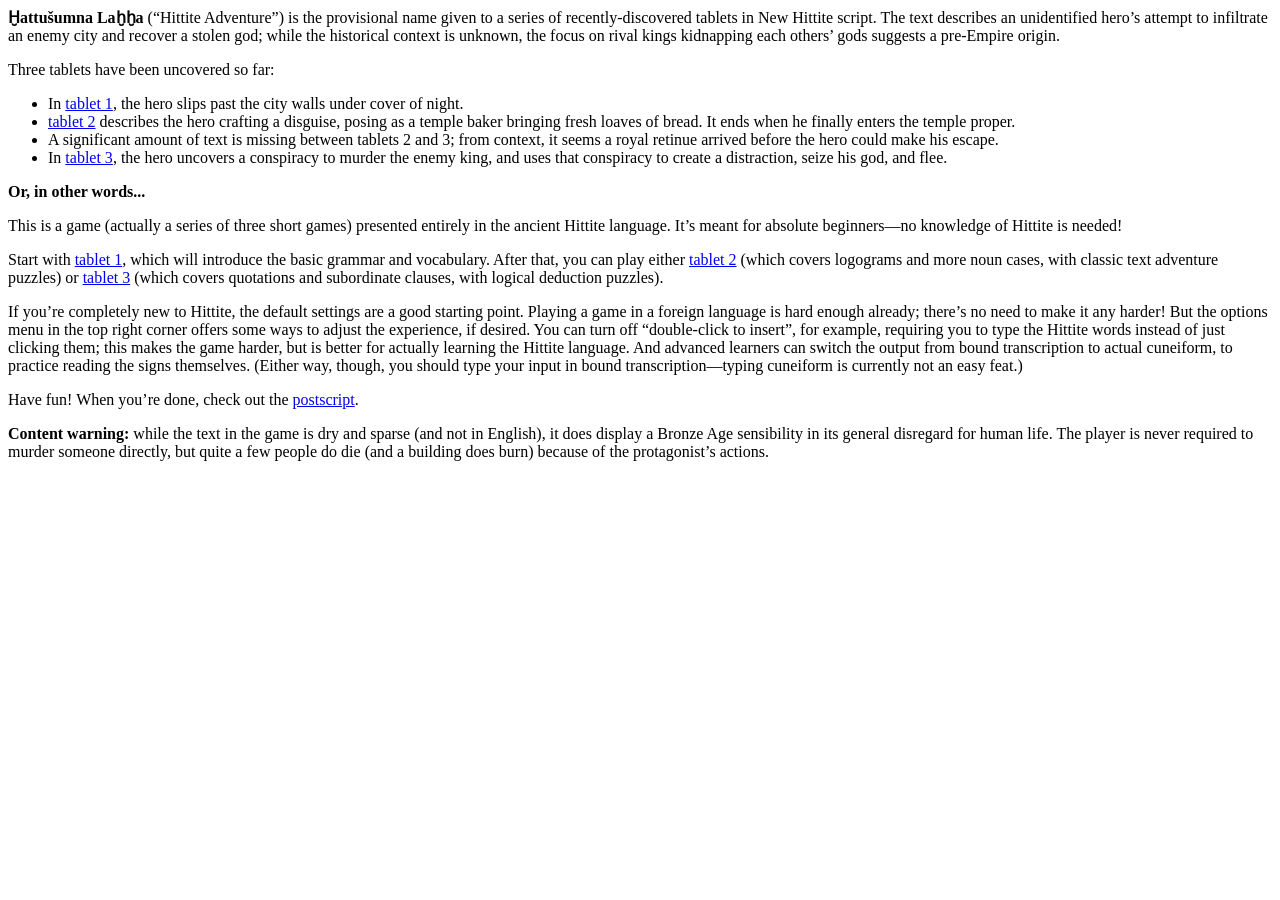
==== commit abcb934a: "is this it?" ====
--- a/modweb/index.html
+++ b/modweb/index.html
@@ -2,123 +2,21 @@
 	<head>
 		<meta charset="utf-8">
 		<title>Ḫattušumna Laḫḫa</title>
-		<link rel="stylesheet" type="text/css" href="resources/homepage.css" />
-		<meta name="viewport" content="width=device-width, initial-scale=1">
 	</head>
 	<body>
-		<div id="scroll-clip">
-			<div id="map-small" class="popup-element" onClick="document.getElementById('map-large').classList.add('open')"></div>
-			<div id="map-large" class="popup">
-				<button class="popup-close" onClick="document.getElementById('map-large').classList.remove('open')">&times;</button>
-			</div>
-			
-			<div id="postscript" class="popup">
-				<button class="popup-close" onClick="document.getElementById('postscript').classList.remove('open')">&times;</button>
-				<div id="postscript-inner">
-					<p>Congratulations on finishing the game!</p>
-					<p>Have you learned the Hittite names for the compass directions? (Try looking at a nearby room.) These were only discovered in 2023! (Kreitzscheck, "The Hittite words for North, East, South, and West")</p>
-					<p>There are two ways to deal with the baker in tablet 2, one violent, one non-violent. Both of them involve the door bolt from tablet 1.</p>
-					<p>The puzzle on tablet 3 is randomly generated every time you restart the game, with over ten thousand possibilities.</p>
-					<p>Hittite has a very simple noun gender system: all nouns are either "common" or "neuter". This game doesn't put much focus on it, but the nouns that look the same in the nominative and accusative are neuter, and the ones that don't are common. (Neuter nouns in Hittite actually don't have a nominative or accusative at all, just a merged case called the "absolutive".)</p>
-				</div>
-			</div>
-			
-			<div id="book">
-				<div id="mug"></div>
-				<div id="steam">
-				  <span class="steam0 steamfilled"></span>
-				  <span class="steam1"></span>
-				  <span class="steam2 steamsquare"></span>
-				  <span class="steam3 steamfilled"></span>
-				  <span class="steam4"></span>
-				  <span class="steam5 steamsquare"></span>
-				  <span class="steam6 steamfilled"></span>
-				  <span class="steam7"></span>
-				  <span class="steam8 steamsquare"></span>
-				  <span class="steam9"></span>
-				</div>
-				
-				<a id="tablet" href="https://en.wikipedia.org/wiki/Hittite_language"></a>
-				
-				<div id="book-back-left"></div>
-				<div id="book-back-right"></div>
-				<svg viewBox="-10 -10 310 210">
-					<defs>
-						<filter id="polygon-blur" x="-50%" y="-50%" width="200%" height="200%" preserveAspectRatio="none">
-							<feGaussianBlur stdDeviation="2" />
-						</filter>
-					</defs>
-					<polygon
-						points="4,0 260,0 285,15 285,200 150,200 4,190"
-						fill="black"
-						fill-opacity="0.25"
-						filter="url(#polygon-blur)"
-					/>
-				</svg>
-				<input type="radio" name="flip" id="select-left">
-				<input type="radio" name="flip" id="select-right" checked>
-				<div id="book-content">
-					<div class="page book-left">
-						<div id="book-copyright">
-							<p>ḪATTUŠUMNA LAḪḪA: HITTITE ADVENTURE</p>
-							<p>Copyright &copy; 2026 by Daniel M. Stelzer, Tim Leonard, and Daniel E. Gaskell</p>
-							<p>Some rights reserved. Text and code are written by hand and released under the <a href="https://creativecommons.org/licenses/by/4.0/deed.en">CC BY 4.0</a> and <a href="https://opensource.org/license/mit">MIT</a> licenses.</p>
-							<p>First edition: September 2026</p>
-							<p>Lead Implementor: Daniel M. Stelzer. Lead Translator: Tim Leonard. Art/Web Design: Daniel E. Gaskell. Dialog compiler and Å-machine originally by Linus Åkesson. Ishamai and Cartography Mono by Daniel M. Stelzer.</p>
-							<p>Images: Hittite pendant (AO 9647) and tablet (AO 7728) &copy; Musée du Louvre / GrandPalaisRmn. Map by Ennomus, <a href="https://creativecommons.org/licenses/by-sa/4.0/deed.en">CC BY-SA 4.0</a>.</p>
-						</div>
-					</div>
-					<div class="page book-right">
-						<div class="page-content">
-							<div class="header header-right"><i>Introduction |</i> 2</div>
-							<h2>In other words...</h2>
-							<p>This is a game (actually a series of three short games) presented entirely in the ancient Hittite language. It’s meant for absolute beginners—no knowledge of Hittite is needed!</p>
-							<p>Start with <a href="tablet1.html">tablet 1</a>, which will introduce the basic grammar and vocabulary. After that, you can play either <a href="tablet2.html">tablet 2</a> (which covers logograms and more noun cases, with classic text adventure puzzles) or <a href="tablet3.html">tablet 3</a> (which covers quotations and subordinate clauses, with logical deduction puzzles).</p>
-							<p>Have fun! When you're done, check out the <a href="javascript:document.getElementById('postscript').classList.add('open')">postscript</a>.</p>
-							<div id="sticky">
-								<div id="sticky-title">Tip!</div>
-								<p>If you’re new to Hittite, the default settings are a good starting point—no need to make it harder! But the options menu in the top right (≡) offers some adjustments for advanced learners:</p>
-								<ul>
-									<li>Turn off “double-click to insert” to force yourself to type Hittite commands (harder, but helps you actually learn the language).</li>
-									<li>Switch the output to actual cuneiform to practice reading the signs yourself. (You should still type your input in bound transcription, though—typing cuneiform is currently not an easy feat.)</li>
-								</ul>
-							</div>
-						</div>
-					</div>
-					<div class="flip">
-						<label class="face book-right" for="select-right">
-							<h1>ḪATTUŠUMNA LAḪḪA</h1>
-							<p class="cuneiform">𒄩𒀜𒌅𒋗𒌝𒈾<br>𒆷𒄴𒄩</p>
-							<p class="subtitle">An Annotated Edition</p>
-							<p class="subtitle2">by</p>
-							<p class="author">Daniel M. Stelzer</p>
-							<p class="author">Tim Leonard</p>
-							<p class="author">Daniel E. Gaskell</p>
-						</label>
-						<label class="face back book-left" for="select-left">
-							<div class="page-content">
-								<div class="header header-left">1<i> | Introduction</i></div>
-								<h1>Introduction</h1>
-								<p><span class="dropcap">Ḫ</span><b>attušumna Laḫḫa</b> (“Hittite Adventure”) is the provisional name given to a series of recently-discovered tablets in New Hittite script. The text describes an unidentified hero’s attempt to infiltrate an enemy city and recover a stolen god; while the historical context is unknown, the focus on rival kings kidnapping each others’ gods suggests a pre-Empire origin.</p>
-								<p>Three tablets have been uncovered so far:</p>
-								<ul>
-									<li>In <a href="tablet1.html">Tablet 1</a>, the hero slips past the city walls under cover of night.</li>
-									<li>In <a href="tablet2.html">Tablet 2</a>, the hero crafts a disguise, posing as a temple baker bringing fresh loaves of bread. It ends when he finally enters the temple proper.</li>
-								</ul>
-								<p>(A significant amount of text is missing between tablets 2 and 3; from context, it seems a royal retinue arrived before the hero could make his escape.)</p>
-								<ul>
-									<li>In <a href="tablet3.html">Tablet 3</a>, the hero uncovers a conspiracy to murder the enemy king, and uses that conspiracy to create a distraction, seize his god, and flee.</li>
-								</ul>
-							</div>
-						</label>
-					</div>
-				</div>
-				<div id="book-right-margin">
-				</div>
-				<a id="tablet1" class="panel" href="tablet1.html">Tablet 1</a>
-				<a id="tablet2" class="panel" href="tablet2.html">Tablet 2</a>
-				<a id="tablet3" class="panel" href="tablet3.html">Tablet 3</a>
-			</div>
-		</div>			
+		<p><b>Ḫattušumna Laḫḫa</b> (“Hittite Adventure”) is the provisional name given to a series of recently-discovered tablets in New Hittite script. The text describes an unidentified hero’s attempt to infiltrate an enemy city and recover a stolen god; while the historical context is unknown, the focus on rival kings kidnapping each others’ gods suggests a pre-Empire origin.</p>
+		<p>Three tablets have been uncovered so far:</p>
+		<ul>
+			<li>In <a href="tablet1.html">tablet 1</a>, the hero slips past the city walls under cover of night.</li>
+			<li><a href="tablet2.html">tablet 2</a> describes the hero crafting a disguise, posing as a temple baker bringing fresh loaves of bread. It ends when he finally enters the temple proper.</li>
+			<li>A significant amount of text is missing between tablets 2 and 3; from context, it seems a royal retinue arrived before the hero could make his escape.</li>
+			<li>In <a href="tablet3.html">tablet 3</a>, the hero uncovers a conspiracy to murder the enemy king, and uses that conspiracy to create a distraction, seize his god, and flee.</li>
+		</ul>
+		<b>Or, in other words...</b>
+		<p>This is a game (actually a series of three short games) presented entirely in the ancient Hittite language. It’s meant for absolute beginners—no knowledge of Hittite is needed!</p>
+		<p>Start with <a href="tablet1.html">tablet 1</a>, which will introduce the basic grammar and vocabulary. After that, you can play either <a href="tablet2.html">tablet 2</a> (which covers logograms and more noun cases, with classic text adventure puzzles) or <a href="tablet3.html">tablet 3</a> (which covers quotations and subordinate clauses, with logical deduction puzzles).</p>
+		<p>If you’re completely new to Hittite, the default settings are a good starting point. Playing a game in a foreign language is hard enough already; there’s no need to make it any harder! But the options menu in the top right corner offers some ways to adjust the experience, if desired. You can turn off “double-click to insert”, for example, requiring you to type the Hittite words instead of just clicking them; this makes the game harder, but is better for actually learning the Hittite language. And advanced learners can switch the output from bound transcription to actual cuneiform, to practice reading the signs themselves. (Either way, though, you should type your input in bound transcription—typing cuneiform is currently not an easy feat.)</p>
+		<p>Have fun! When you’re done, check out the <a href="postscript.html">postscript</a>.</p>
+		<p><b>Content warning:</b> while the text in the game is dry and sparse (and not in English), it does display a Bronze Age sensibility in its general disregard for human life. The player is never required to murder someone directly, but quite a few people do die (and a building does burn) because of the protagonist’s actions.</p>
 	</body>
 </html>
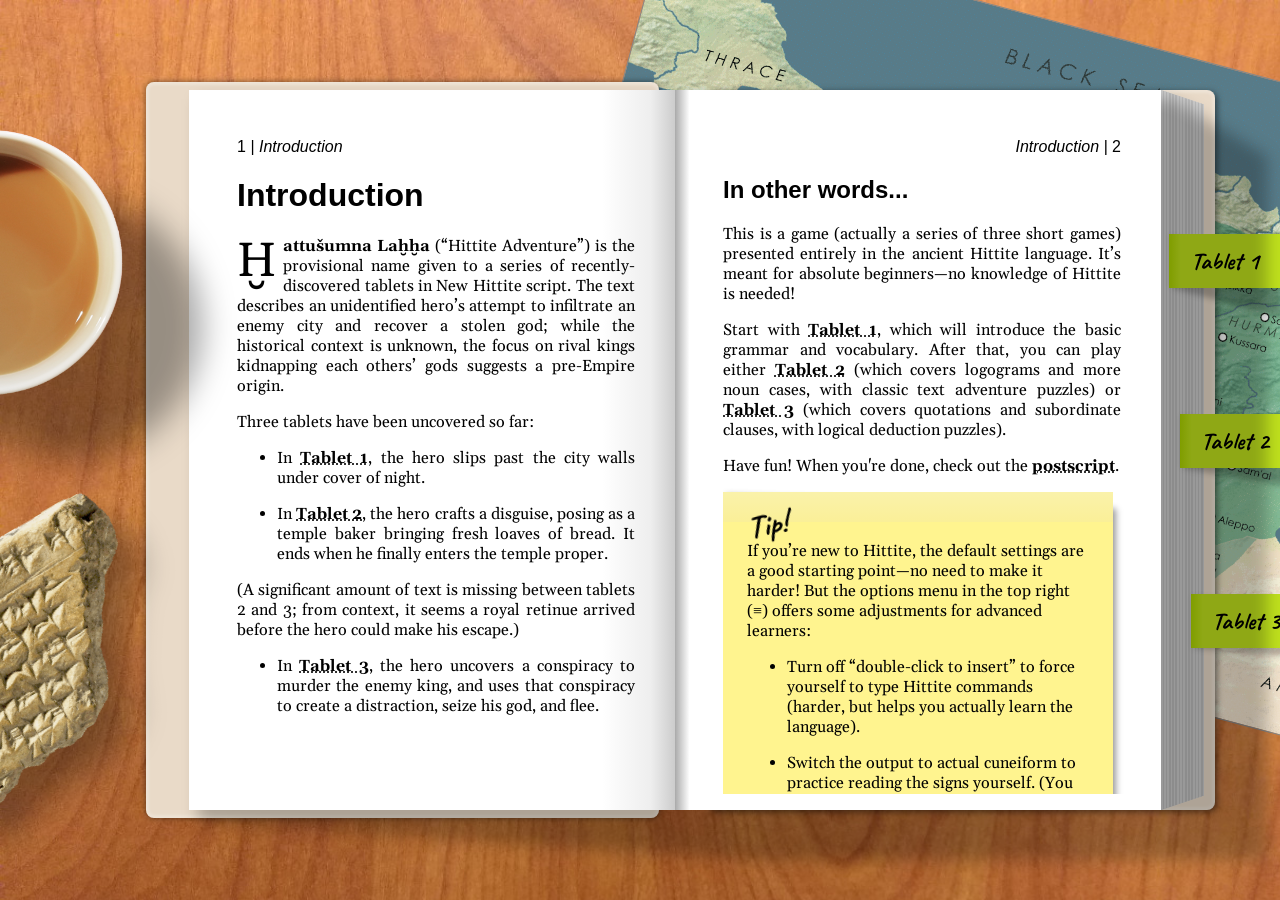
==== commit c1f44afd: "fix index.html scroll behavior on Firefox" ====
--- a/modweb/index.html
+++ b/modweb/index.html
@@ -1,22 +1,147 @@
+<!DOCTYPE html>
 <html>
 	<head>
 		<meta charset="utf-8">
 		<title>Ḫattušumna Laḫḫa</title>
+		<link rel="stylesheet" type="text/css" href="resources/homepage.css" />
+		<meta name="viewport" content="width=device-width, initial-scale=1">
+		<script>
+			<!-- Bludgeon the scrollwheel into behaving correctly in Firefox -->
+			(function() {
+				var page1 = document.getElementById("wheel1");
+				document.addEventListener("wheel", function(e) {
+					var rect1 = wheel1.getBoundingClientRect();
+					var rect2 = wheel2.getBoundingClientRect();
+					if (document.getElementById("select-right").checked) {
+						if (e.clientX >= rect1.left && e.clientX <= rect1.right &&
+							e.clientY >= rect1.top  && e.clientY <= rect1.bottom) {
+							wheel1.scrollTop += e.deltaY;
+							e.preventDefault();
+						} else if (e.clientX >= rect2.left && e.clientX <= rect2.right &&
+							e.clientY >= rect2.top  && e.clientY <= rect2.bottom) {
+							wheel2.scrollTop += e.deltaY;
+							e.preventDefault();
+						}
+					}
+				}, { passive: false });
+			})();
+		</script>
 	</head>
 	<body>
-		<p><b>Ḫattušumna Laḫḫa</b> (“Hittite Adventure”) is the provisional name given to a series of recently-discovered tablets in New Hittite script. The text describes an unidentified hero’s attempt to infiltrate an enemy city and recover a stolen god; while the historical context is unknown, the focus on rival kings kidnapping each others’ gods suggests a pre-Empire origin.</p>
-		<p>Three tablets have been uncovered so far:</p>
-		<ul>
-			<li>In <a href="tablet1.html">tablet 1</a>, the hero slips past the city walls under cover of night.</li>
-			<li><a href="tablet2.html">tablet 2</a> describes the hero crafting a disguise, posing as a temple baker bringing fresh loaves of bread. It ends when he finally enters the temple proper.</li>
-			<li>A significant amount of text is missing between tablets 2 and 3; from context, it seems a royal retinue arrived before the hero could make his escape.</li>
-			<li>In <a href="tablet3.html">tablet 3</a>, the hero uncovers a conspiracy to murder the enemy king, and uses that conspiracy to create a distraction, seize his god, and flee.</li>
-		</ul>
-		<b>Or, in other words...</b>
-		<p>This is a game (actually a series of three short games) presented entirely in the ancient Hittite language. It’s meant for absolute beginners—no knowledge of Hittite is needed!</p>
-		<p>Start with <a href="tablet1.html">tablet 1</a>, which will introduce the basic grammar and vocabulary. After that, you can play either <a href="tablet2.html">tablet 2</a> (which covers logograms and more noun cases, with classic text adventure puzzles) or <a href="tablet3.html">tablet 3</a> (which covers quotations and subordinate clauses, with logical deduction puzzles).</p>
-		<p>If you’re completely new to Hittite, the default settings are a good starting point. Playing a game in a foreign language is hard enough already; there’s no need to make it any harder! But the options menu in the top right corner offers some ways to adjust the experience, if desired. You can turn off “double-click to insert”, for example, requiring you to type the Hittite words instead of just clicking them; this makes the game harder, but is better for actually learning the Hittite language. And advanced learners can switch the output from bound transcription to actual cuneiform, to practice reading the signs themselves. (Either way, though, you should type your input in bound transcription—typing cuneiform is currently not an easy feat.)</p>
-		<p>Have fun! When you’re done, check out the <a href="postscript.html">postscript</a>.</p>
-		<p><b>Content warning:</b> while the text in the game is dry and sparse (and not in English), it does display a Bronze Age sensibility in its general disregard for human life. The player is never required to murder someone directly, but quite a few people do die (and a building does burn) because of the protagonist’s actions.</p>
+		<div id="scroll-clip">
+			<div id="map-small" class="popup-element" onClick="document.getElementById('map-large').classList.add('open')"></div>
+			<div id="map-large" class="popup">
+				<button class="popup-close" onClick="document.getElementById('map-large').classList.remove('open')">&times;</button>
+			</div>
+			
+			<div id="postscript" class="popup">
+				<button class="popup-close" onClick="document.getElementById('postscript').classList.remove('open')">&times;</button>
+				<div id="postscript-inner">
+					<p>Congratulations on finishing the game!</p>
+					<p>Have you learned the Hittite names for the compass directions? (Try looking at a nearby room.) These were only discovered in 2023! (Kreitzscheck, "The Hittite words for North, East, South, and West")</p>
+					<p>There are two ways to deal with the baker in tablet 2, one violent, one non-violent. Both of them involve the door bolt from tablet 1.</p>
+					<p>The puzzle on tablet 3 is randomly generated every time you restart the game, with over ten thousand possibilities.</p>
+					<p>Hittite has a very simple noun gender system: all nouns are either "common" or "neuter". This game doesn't put much focus on it, but the nouns that look the same in the nominative and accusative are neuter, and the ones that don't are common. (Neuter nouns in Hittite actually don't have a nominative or accusative at all, just a merged case called the "absolutive".)</p>
+				</div>
+			</div>
+			
+			<div id="book">
+				<div id="mug"></div>
+				<div id="steam">
+				  <span class="steam0 steamfilled"></span>
+				  <span class="steam1"></span>
+				  <span class="steam2 steamsquare"></span>
+				  <span class="steam3 steamfilled"></span>
+				  <span class="steam4"></span>
+				  <span class="steam5 steamsquare"></span>
+				  <span class="steam6 steamfilled"></span>
+				  <span class="steam7"></span>
+				  <span class="steam8 steamsquare"></span>
+				  <span class="steam9"></span>
+				</div>
+				
+				<a id="tablet" href="https://en.wikipedia.org/wiki/Hittite_language"></a>
+				
+				<div id="book-back-left"></div>
+				<div id="book-back-right"></div>
+				<svg viewBox="-10 -10 310 210">
+					<defs>
+						<filter id="polygon-blur" x="-50%" y="-50%" width="200%" height="200%" preserveAspectRatio="none">
+							<feGaussianBlur stdDeviation="2" />
+						</filter>
+					</defs>
+					<polygon
+						points="4,0 260,0 285,15 285,200 150,200 4,190"
+						fill="black"
+						fill-opacity="0.25"
+						filter="url(#polygon-blur)"
+					/>
+				</svg>
+				<input type="radio" name="flip" id="select-left">
+				<input type="radio" name="flip" id="select-right" checked>
+				<div id="book-content">
+					<div class="page book-left">
+						<div id="book-copyright">
+							<p>ḪATTUŠUMNA LAḪḪA: HITTITE ADVENTURE</p>
+							<p>Copyright &copy; 2026 by Daniel M. Stelzer, Tim Leonard, and Daniel E. Gaskell</p>
+							<p>Some rights reserved. Text and code are written by hand and released under the <a href="https://creativecommons.org/licenses/by/4.0/deed.en">CC BY 4.0</a> and <a href="https://opensource.org/license/mit">MIT</a> licenses.</p>
+							<p>First edition: September 2026</p>
+							<p>Lead Implementor: Daniel M. Stelzer. Lead Translator: Tim Leonard. Art/Web Design: Daniel E. Gaskell. Dialog compiler and Å-machine originally by Linus Åkesson. Ishamai and Cartography Mono by Daniel M. Stelzer.</p>
+							<p>Images: Hittite pendant (AO 9647) and tablet (AO 7728) &copy; Musée du Louvre / GrandPalaisRmn. Map by Ennomus, <a href="https://creativecommons.org/licenses/by-sa/4.0/deed.en">CC BY-SA 4.0</a>.</p>
+						</div>
+					</div>
+					<div class="page book-right">
+						<div class="page-content" id="wheel1">
+							<div class="header header-right"><i>Introduction |</i> 2</div>
+							<h2>In other words...</h2>
+							<p>This is a game (actually a series of three short games) presented entirely in the ancient Hittite language. It’s meant for absolute beginners—no knowledge of Hittite is needed!</p>
+							<p>Start with <a href="tablet1.html">Tablet 1</a>, which will introduce the basic grammar and vocabulary. After that, you can play either <a href="tablet2.html">Tablet 2</a> (which covers logograms and more noun cases, with classic text adventure puzzles) or <a href="tablet3.html">Tablet 3</a> (which covers quotations and subordinate clauses, with logical deduction puzzles).</p>
+							<p>Have fun! When you're done, check out the <a href="javascript:document.getElementById('postscript').classList.add('open')">postscript</a>.</p>
+							<div id="sticky">
+								<div id="sticky-title">Tip!</div>
+								<p>If you’re new to Hittite, the default settings are a good starting point—no need to make it harder! But the options menu in the top right (≡) offers some adjustments for advanced learners:</p>
+								<ul>
+									<li>Turn off “double-click to insert” to force yourself to type Hittite commands (harder, but helps you actually learn the language).</li>
+									<li>Switch the output to actual cuneiform to practice reading the signs yourself. (You should still type your input in bound transcription, though—typing cuneiform is currently not an easy feat.)</li>
+								</ul>
+							</div>
+							<p><b>Content warnings:</b> Brief (and non-English) depictions of death and arson, with a typically Bronze Age disregard for human life. While the protagonist is never required to murder someone directly, their actions do result in death and destruction.</p>
+						</div>
+					</div>
+					<div class="flip">
+						<label class="face book-right" for="select-right">
+							<h1>ḪATTUŠUMNA LAḪḪA</h1>
+							<p class="cuneiform">𒄩𒀜𒌅𒋗𒌝𒈾<br>𒆷𒄴𒄩</p>
+							<p class="subtitle">An Annotated Edition</p>
+							<p class="subtitle2">by</p>
+							<p class="author">Daniel M. Stelzer</p>
+							<p class="author">Tim Leonard</p>
+							<p class="author">Daniel E. Gaskell</p>
+						</label>
+						<label class="face back book-left" for="select-left">
+							<div class="page-content" id="wheel2">
+								<div class="header header-left">1<i> | Introduction</i></div>
+								<h1>Introduction</h1>
+								<p><span class="dropcap">Ḫ</span><b>attušumna Laḫḫa</b> (“Hittite Adventure”) is the provisional name given to a series of recently-discovered tablets in New Hittite script. The text describes an unidentified hero’s attempt to infiltrate an enemy city and recover a stolen god; while the historical context is unknown, the focus on rival kings kidnapping each others’ gods suggests a pre-Empire origin.</p>
+								<p>Three tablets have been uncovered so far:</p>
+								<ul>
+									<li>In <a href="tablet1.html">Tablet 1</a>, the hero slips past the city walls under cover of night.</li>
+									<li>In <a href="tablet2.html">Tablet 2</a>, the hero crafts a disguise, posing as a temple baker bringing fresh loaves of bread. It ends when he finally enters the temple proper.</li>
+								</ul>
+								<p>(A significant amount of text is missing between tablets 2 and 3; from context, it seems a royal retinue arrived before the hero could make his escape.)</p>
+								<ul>
+									<li>In <a href="tablet3.html">Tablet 3</a>, the hero uncovers a conspiracy to murder the enemy king, and uses that conspiracy to create a distraction, seize his god, and flee.</li>
+								</ul>
+							</div>
+						</label>
+					</div>
+				</div>
+				<div id="book-right-margin">
+				</div>
+				<a id="tablet1" class="panel" href="tablet1.html">Tablet 1</a>
+				<a id="tablet2" class="panel" href="tablet2.html">Tablet 2</a>
+				<a id="tablet3" class="panel" href="tablet3.html">Tablet 3</a>
+			</div>
+		</div>			
 	</body>
 </html>
--- a/modweb/resources/homepage.css
+++ b/modweb/resources/homepage.css
@@ -0,0 +1,618 @@
+/* Windows Georgia lacks a custom ḫ character, so prefer a (metrically compatible) webfont with better Unicode support. */
+@font-face {
+	font-family: Gelasio;
+	src: url("Gelasio-Regular.woff2");
+	font-style: normal;
+}
+
+@font-face {
+	font-family: Gelasio;
+	src: url("Gelasio-Italic.woff2");
+	font-style: italic;
+}
+
+@font-face {
+	font-family: Caveat;
+	src: url("Caveat-Bold.woff");
+}
+
+@font-face {
+	font-family: BethEllen;
+	src: url("BethEllen-Regular.woff2");
+}
+
+@font-face{
+	font-family: CuneiPublished;
+	src: url("../ishamai/fonts/MittellinienNew.otf");
+}
+
+html, body {
+	margin: 0;
+	padding: 0;
+	height: 100%;
+	overflow-x: auto;
+	overflow-y: hidden;
+}
+
+#scroll-clip {
+	position: relative;
+	width: max(100vw, 150vh);
+	height: 100%;
+	overflow: hidden;
+	background-image: url("wood.jpg");
+	background-repeat: no-repeat;
+	background-size: cover;
+}
+
+.popup {
+	display: none;
+	position: absolute;
+	margin: auto;
+	left: 0;
+	right: 0;
+	top: 0;
+	bottom: 0;
+	border: 1px solid #888;
+	box-shadow: 5px 5px 15px rgba(0, 0, 0, 0.5);
+	z-index: 10;
+}
+
+.open {
+	display: block;
+}
+
+.popup-close {
+	position: absolute;
+	top: 5px;
+	right: 5px;
+	width: 1.2em;
+	height: 1.2em;
+	border: 1px solid rgba(0, 0, 0, 0.5);
+	background-color: white;
+	font-size: 1.5em;
+	text-align: center;
+	vertical-align: middle;
+	cursor: pointer;
+	z-index: 13;
+}
+
+.popup-close:hover {
+	background-color: #DDD;
+}
+
+#map-small {
+	position: absolute;
+	left: 42%;
+	top: 3vw;
+	height: 70%;
+	aspect-ratio: 1745 / 1080;
+	background-image: url("map.png");
+	background-size: 100% 100%;
+	transform: rotate(15deg);
+	border: 1px solid #888;
+}
+
+.popup-element:hover {
+	box-shadow: inset 0 0 15px 5px rgba(255, 255, 255, 0.5);
+	cursor: pointer;
+}
+
+#map-large {
+	max-width: 90vw;
+	max-height: 90vh;
+	width: auto;
+	height: auto;
+	aspect-ratio: 1745 / 1080;
+	background-image: url("map.png");
+	background-size: 100% 100%;
+}
+
+#mug {
+	background-image: url("mug.png");
+	background-size: 100% 100%;
+	position: absolute;
+	height: 45%;
+	aspect-ratio: 1 / 1;
+	left: -31%;
+	bottom: 50%;
+	filter: drop-shadow(5em 4em 1em rgba(0, 0, 0, 0.35));
+	z-index: 6;
+}
+
+#steam {
+	position: absolute;
+	z-index: 7;
+	height: 25%;
+	aspect-ratio: 1 / 1;
+	left: -20%;
+	bottom: 65%;
+}
+
+#steam span { 
+	display: block;
+	position: absolute;
+	height: 1.5em;
+	width: 1.5em;
+	border: 1em solid rgba(255, 255, 255, 1.0);
+	border-radius: 50%;
+	opacity: 0;
+	transform: scale(0.0);
+	filter: blur(1em);
+}
+
+#steam span.steamfilled {
+	border: 1em solid rgba(225, 225, 225, 0.8);
+	height: 0em;
+	width: 0em;
+}
+
+#steam span.steamsquare {
+	border: 1em solid rgba(192, 192, 192, 0.7);
+	border-radius: 0%;
+	height: 2em;
+	width: 0.5em;
+}
+
+#steam span.steam0 { left: 50%; top: 50%; }
+#steam span.steam1 { left: 0%;  top: 50%; }
+#steam span.steam2 { left: 33%; top: 25%; }
+#steam span.steam3 { left: 75%; top: 33%; }
+#steam span.steam4 { left: 50%; top: 10%; }
+#steam span.steam5 { left: 25%; top: 50%; }
+#steam span.steam6 { left: 33%; top: 75%; }
+#steam span.steam7 { left: 50%; top: 33%; }
+#steam span.steam8 { left: 75%; top: 50%; }
+#steam span.steam9 { left: 50%; top: 75%; }
+
+@keyframes steamleft {
+	0%   { opacity: 0.00; transform: scale(0)  translate(0, 0); }
+	28%  { opacity: 0.01; transform: scale(2)  translate(15%, -5%); }
+	55%  { opacity: 0.30; transform: scale(3)  translate(0%, -25%); }
+	100% { opacity: 0.00; transform: scale(4)  translate(-25%, -50%); }
+}
+
+@keyframes steamright {
+	0%   { opacity: 0.00; transform: scale(0)  translate(0, 0); }
+	22%  { opacity: 0.01; transform: scale(2)  translate(-15%, 0); }
+	45%  { opacity: 0.30; transform: scale(3)  translate(0%, -25%); }
+	100% { opacity: 0.00; transform: scale(4)  translate(50%, -75%); }
+}
+
+#steam .steam0 { animation: steamleft  8s linear 0s infinite; }
+#steam .steam1 { animation: steamright 8s linear 2s infinite; }
+#steam .steam2 { animation: steamleft  8s linear 4s infinite; }
+#steam .steam3 { animation: steamright 8s linear 6s infinite; }
+#steam .steam4 { animation: steamleft  8s linear 8s infinite; }
+#steam .steam5 { animation: steamright 8s linear 10s infinite; }
+#steam .steam6 { animation: steamleft  8s linear 12s infinite; }
+#steam .steam7 { animation: steamright 8s linear 14s infinite; }
+#steam .steam8 { animation: steamleft  8s linear 16s infinite; }
+#steam .steam9 { animation: steamright 8s linear 18s infinite; }
+
+#tablet {
+    background-image: url("tablet.png");
+    background-size: 100% 100%;
+    position: absolute;
+    left: -23%;
+    bottom: 5%;
+    height: 33%;
+    aspect-ratio: 480 / 405;
+    transform: rotate(-30deg);
+    filter: drop-shadow(0.5em 2em 1em rgba(0, 0, 0, 0.35));
+    z-index: 5;
+    cursor: pointer;
+}
+
+#tablet::after {
+	content: "";
+	position: absolute;
+	width: 100%;
+	height: 100%;
+	background-image: url("tablet_hover.png");
+	background-size: 100% 100%;
+	pointer-events: none;
+	opacity: 0;
+}
+
+#tablet:hover::after {
+	opacity: 0.5;
+}
+
+#book {
+	position: absolute;
+	top: 10%;
+	left: 0;
+	right: 0;
+	margin-left: auto;
+	margin-right: auto;
+	height: 80%;
+	aspect-ratio: 3 / 2;
+}
+
+#book > svg {
+	position: absolute;
+	top: -4%;
+	width: 111%;
+	height: 111%;
+	overflow: visible;
+	pointer-events: none;
+	z-index: 1;
+}
+
+#book-right-margin {
+	position: absolute;
+	top: 0%;
+	right: 1%;
+	width: 4%;
+	height: 100%;
+	background: #CCC repeating-linear-gradient(to right, #CCC 0, #CCC 0.1em, #BBB 0.1em, #BBB 0.2em);
+	clip-path: polygon(
+		0% 0%,
+		100% 2%,
+		100% 98%,
+		0% 100%
+	);
+}
+
+#book-back-left {
+	position: absolute;
+	top: -0.5em;
+	left: 1%;
+	height: 100%;
+	width: 46%;
+	background-color: #e9dac8;
+	padding: 0.5em;
+	border-radius: 0.5em;
+	box-shadow: inset 0 0 3px 3px rgba(255, 255, 255, 0.25);
+	filter: drop-shadow(0px 0px 3px rgba(0, 0, 0, 0.5));
+}
+
+#book-back-right {
+	position: absolute;
+	top: 0%;
+	right: 0%;
+	height: 100%;
+	width: 47%;
+	background-color: #e9dac8;
+	border-radius: 0.5em;
+	box-shadow: inset 0 0 3px 3px rgba(255, 255, 255, 0.25);
+	filter: drop-shadow(2px 2px 3px rgba(0, 0, 0, 0.5));
+}
+
+.panel {
+	position: absolute;
+	display: block;
+	text-decoration: none;
+	color: black;
+	width: 8%;
+	text-align: center;
+	background: linear-gradient(90deg, rgba(171, 210, 0, 1) 0%, rgba(191, 225, 29, 1) 0.5em, rgba(191, 225, 29, 1) 100%);
+    transform-style: preserve-3d;
+	padding: 0.5em;
+	font-family: Caveat;
+	font-size: 1.5em;
+}
+
+.panel:hover {
+	box-shadow: inset 0 0 5px 5px rgba(255, 255, 255, 0.75);
+	color: #A50;
+	cursor: pointer;
+}
+
+#tablet1 {
+	top: 20%;
+	right: -6%;
+}
+#tablet1::after {
+    content: "";
+    position: absolute;
+	top: 3px;
+    left: 3px;
+    right: -3px;
+    bottom: 0px;
+    background: rgba(0, 0, 0, 0.25);
+    transform: skew(0deg, 15deg) translateZ(-1px);
+    transform-origin: left top;
+	filter: blur(3px);
+	z-index: 0;
+}
+
+#tablet2 {
+	top: 45%;
+	right: -7%;
+}
+#tablet2::after {
+    content: "";
+    position: absolute;
+	top: 3px;
+    left: 3px;
+    right: -3px;
+    bottom: 0px;
+    background: rgba(0, 0, 0, 0.25);
+    transform: skew(0deg, 10deg) translateZ(-1px);
+    transform-origin: left top;
+	filter: blur(3px);
+	z-index: 0;
+}
+
+#tablet3 {
+	top: 70%;
+	right: -8%;
+}
+#tablet3::after {
+    content: "";
+    position: absolute;
+	top: 3px;
+    left: 3px;
+    right: -3px;
+    bottom: 0px;
+    background: rgba(0, 0, 0, 0.25);
+    transform: skew(0deg, 5deg) translateZ(-1px);
+    transform-origin: left top;
+	filter: blur(3px);
+	z-index: 0;
+}
+
+#postscript {
+	position: absolute;
+	z-index: 10;
+	height: 75%;
+	aspect-ratio: 3 / 4;
+	left: 0;
+	right: 0;
+	margin-left: auto;
+	margin-right: auto;
+	line-height: 1.2em;
+	font-family: Caveat;
+	font-size: 1.3em;
+	border: 1px solid #DDD;
+	filter: drop-shadow(3px 3px 3px rgba(0, 0, 0, 0.25));
+}
+
+#postscript::before {
+	content: "";
+	position: absolute;
+	inset: 0;
+	z-index: 11;
+	box-sizing: border-box;
+	background: white repeating-linear-gradient(to bottom, white 0, white 1.1em, #CEF 1.1em, #CEF 1.2em);
+	mask-image:
+		radial-gradient(circle at 1em 3em, transparent 0.5em, black 0.52em),
+		radial-gradient(circle at 1em 50.2%, transparent 0.5em, black 0.52em),
+		radial-gradient(circle at 1em calc(100% - 2.8em), transparent 0.5em, black 0.52em);
+	mask-composite: intersect;
+}
+
+#postscript-inner {
+	position: relative;
+	width: calc(100% - 3.75em);
+	height: calc(100% - 0.4em);
+	z-index: 12;
+	padding: 0.2em;
+	padding-left: 0.75em;
+	padding-right: 1.5em;
+	border-left: 0.2em solid rgba(255, 128, 128, 0.5);
+	margin-left: 2em;
+	background: transparent;
+	overflow-y: scroll;
+	overflow-x: hidden;
+	scrollbar-color: rgba(255, 255, 255, 0) rgba(255, 255, 255, 0);
+}
+
+#postscript p {
+	position: relative;
+	z-index: 5;
+	margin-bottom: 1.2em;
+	text-align: left;
+}
+
+#sticky {
+    width: calc(100% - 3.5em);
+    padding: 1.5em;
+    padding-bottom: 0.5em;
+    background: #F8EE99;
+    background: linear-gradient(180deg,rgba(250, 242, 170, 1) 0%, rgba(250, 239, 152, 1) 30px, rgba(255, 244, 143, 1) 30px, rgba(255, 244, 143, 1) 100%);
+    transform-style: preserve-3d;
+	text-align: left;
+}
+
+#sticky::after {
+    content: "";
+    position: absolute;
+	top: 3px;
+    left: 3px;
+    right: -3px;
+    bottom: 0px;
+    background: rgba(0, 0, 0, 0.4);
+    transform: skew(0deg, 2deg) translateZ(-1px);
+    transform-origin: left top;
+	filter: blur(3px);
+	z-index: 0;
+}
+
+#sticky-title {
+	font-family: Caveat;
+	font-size: 2em;
+	transform: rotate(-10deg);
+	margin-top: -0.5em;
+	margin-bottom: -0.5em;
+	width: 25%;
+}
+
+/* Page-flipping witchcraft */
+input {
+	display: none;
+}
+
+#select-right:checked ~ #book-content .flip {
+	transform: rotateY(-180deg);
+}
+
+#select-right:checked ~ #book-content .face.back.book-left::after {
+	opacity: 0;
+}
+
+#book-content {
+	display: flex;
+	position: absolute;
+	width: 90%;
+	height: 100%;
+	top: 0em;
+	right: 5%;
+	perspective: 150em;
+	z-index: 5;
+	font-family: Gelasio, Georgia, serif;
+}
+
+.page {
+	width: 50%;
+	height: 100%;
+	background: white;
+}
+
+.flip {
+	position: absolute;
+	width: 50%;
+	height: 100%;
+	right: 0em;
+	transform-origin: left;
+	transform-style: preserve-3d;
+	transition: transform 1.5s;
+}
+
+.face {
+	position: absolute;
+	display: block;
+	width: 100%;
+	height: 100%;
+	backface-visibility: hidden;
+	background: white;
+}
+
+.back {
+	transform: rotateY(180deg);
+}
+
+.book-left {
+	background: white linear-gradient(90deg, #FFF 0%, #FFF 85%, #EEE 95%, #CCC 100%);
+	padding: 3em;
+	padding-right: 2em;
+	padding-bottom: 1em;
+	width: calc(100% - 5em);
+	height: calc(100% - 4em);
+}
+
+/* subtle shadow on back of page 1 */
+.face.back.book-left::after {
+	content: "";
+	position: absolute;
+	inset: 0;
+	background: rgba(0, 0, 0, 0.5);
+	opacity: 1;
+	pointer-events: none;
+	transition: opacity 1.5s;
+}
+
+.book-right {
+	background: white linear-gradient(90deg, #AAA 0%, #FFF 3%, #FFF 100%);
+	padding: 3em;
+	padding-right: 2em;
+	padding-bottom: 1em;
+	width: calc(100% - 5em);
+	height: calc(100% - 4em);
+}
+
+.header {
+	font-family: Helvetica, Arial, sans-serif;
+}
+
+.header-right {
+	text-align: right;
+}
+
+h1, h2 {
+	font-family: Helvetica, Arial, sans-serif;
+}
+
+.face.book-right, .bleed-left {
+	text-align: center;
+}
+
+.face.book-right h1, .bleed-left h1 {
+	margin-top: calc(50% - 4em);
+	padding-bottom: 1em;
+	border-bottom: 0.2em solid black;
+}
+
+.cuneiform {
+	margin-top: 1em;
+	font-family: CuneiPublished;
+	font-size: 2em;
+}
+
+.subtitle {
+	margin-top: calc(50% - 4em);
+	margin-bottom: 0.8em;
+	font-size: 1.6em;
+}
+
+.subtitle2 {
+	font-size: 1.2em;
+}
+
+.author {
+	font-size: 1.3em;
+	margin: 0px;
+	line-height: 1.5em;
+}
+
+#book-copyright {
+    position: absolute;
+    height: auto;
+    width: calc(50% - 8em);
+    bottom: 5%;
+    left: 0em;
+    padding-left: 4em;
+    padding-right: 4em;
+    text-align: center;
+    font-family: Gelasio, Georgia, serif;
+    font-size: 0.8em;
+}
+
+.page-content {
+	text-align: justify;
+	hyphens: auto;
+	height: 100%;
+	overflow-y: auto;
+	scrollbar-color: rgba(0, 0, 0, 0.05) rgba(0, 0, 0, 0);
+	padding-right: 0.5em;
+}
+
+@supports (-moz-appearance: none) {
+	.page-content {
+		scrollbar-width: thin;
+	}
+}
+
+#book-content a {
+	color: black;
+	font-weight: bold;
+	text-decoration: underline;
+	text-decoration-style: dotted;
+}
+
+#book-content a:hover {
+	color: #444;
+}
+
+.dropcap {
+	font-size: 3em;
+	float: left;
+	margin-top: -0.1em;
+	padding-right: 0.15em;
+}
+
+.page-content li {
+	margin-bottom: 1em;
+}
+
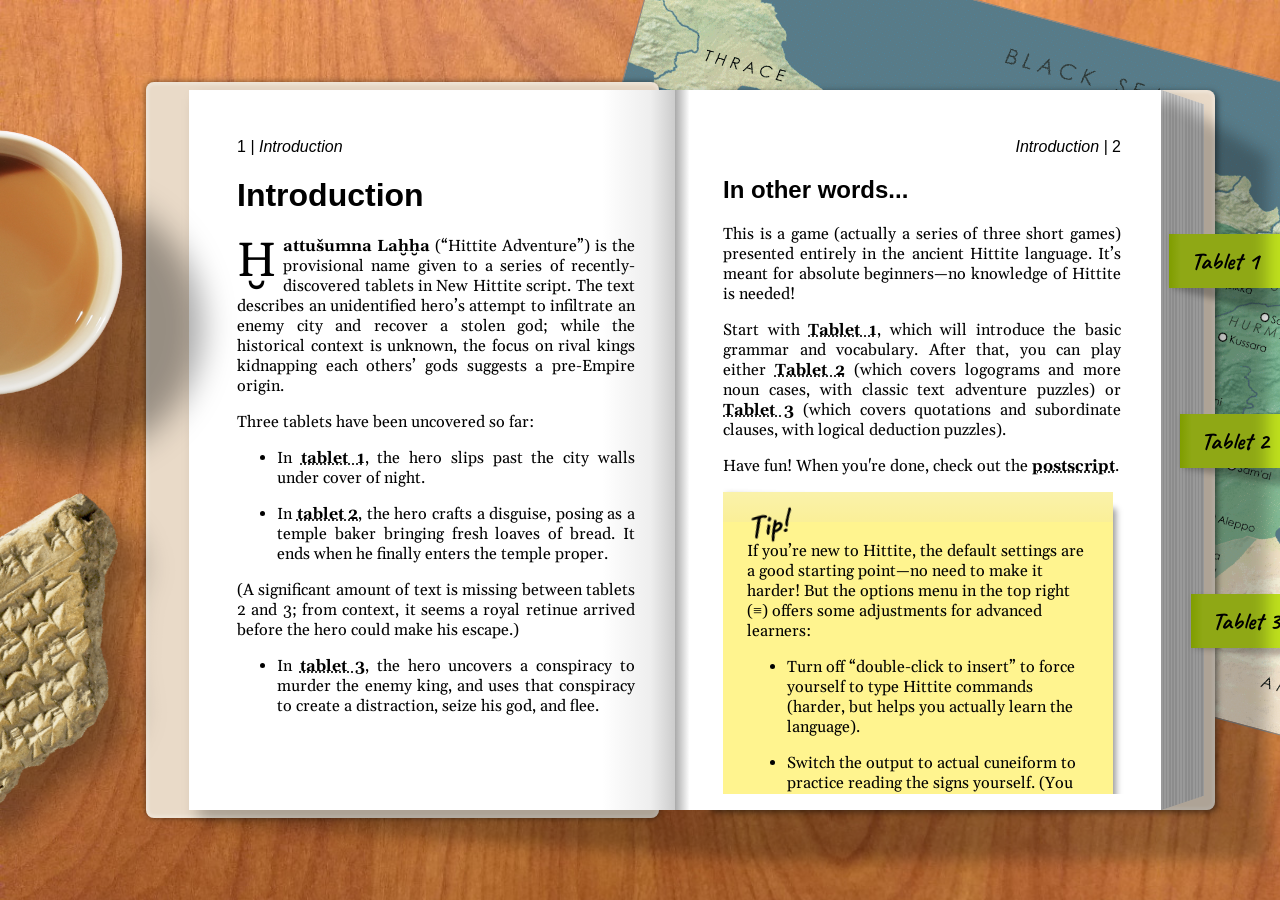
==== commit 4475e86d: "Merge branch 'main' into autograph-working" ====
--- a/modweb/index.html
+++ b/modweb/index.html
@@ -125,12 +125,12 @@
 								<p><span class="dropcap">Ḫ</span><b>attušumna Laḫḫa</b> (“Hittite Adventure”) is the provisional name given to a series of recently-discovered tablets in New Hittite script. The text describes an unidentified hero’s attempt to infiltrate an enemy city and recover a stolen god; while the historical context is unknown, the focus on rival kings kidnapping each others’ gods suggests a pre-Empire origin.</p>
 								<p>Three tablets have been uncovered so far:</p>
 								<ul>
-									<li>In <a href="tablet1.html">Tablet 1</a>, the hero slips past the city walls under cover of night.</li>
-									<li>In <a href="tablet2.html">Tablet 2</a>, the hero crafts a disguise, posing as a temple baker bringing fresh loaves of bread. It ends when he finally enters the temple proper.</li>
+									<li>In <a href="tablet1.html">tablet 1</a>, the hero slips past the city walls under cover of night.</li>
+									<li>In <a href="tablet2.html">tablet 2</a>, the hero crafts a disguise, posing as a temple baker bringing fresh loaves of bread. It ends when he finally enters the temple proper.</li>
 								</ul>
 								<p>(A significant amount of text is missing between tablets 2 and 3; from context, it seems a royal retinue arrived before the hero could make his escape.)</p>
 								<ul>
-									<li>In <a href="tablet3.html">Tablet 3</a>, the hero uncovers a conspiracy to murder the enemy king, and uses that conspiracy to create a distraction, seize his god, and flee.</li>
+									<li>In <a href="tablet3.html">tablet 3</a>, the hero uncovers a conspiracy to murder the enemy king, and uses that conspiracy to create a distraction, seize his god, and flee.</li>
 								</ul>
 							</div>
 						</label>
@@ -142,6 +142,6 @@
 				<a id="tablet2" class="panel" href="tablet2.html">Tablet 2</a>
 				<a id="tablet3" class="panel" href="tablet3.html">Tablet 3</a>
 			</div>
-		</div>			
+		</div>
 	</body>
 </html>
